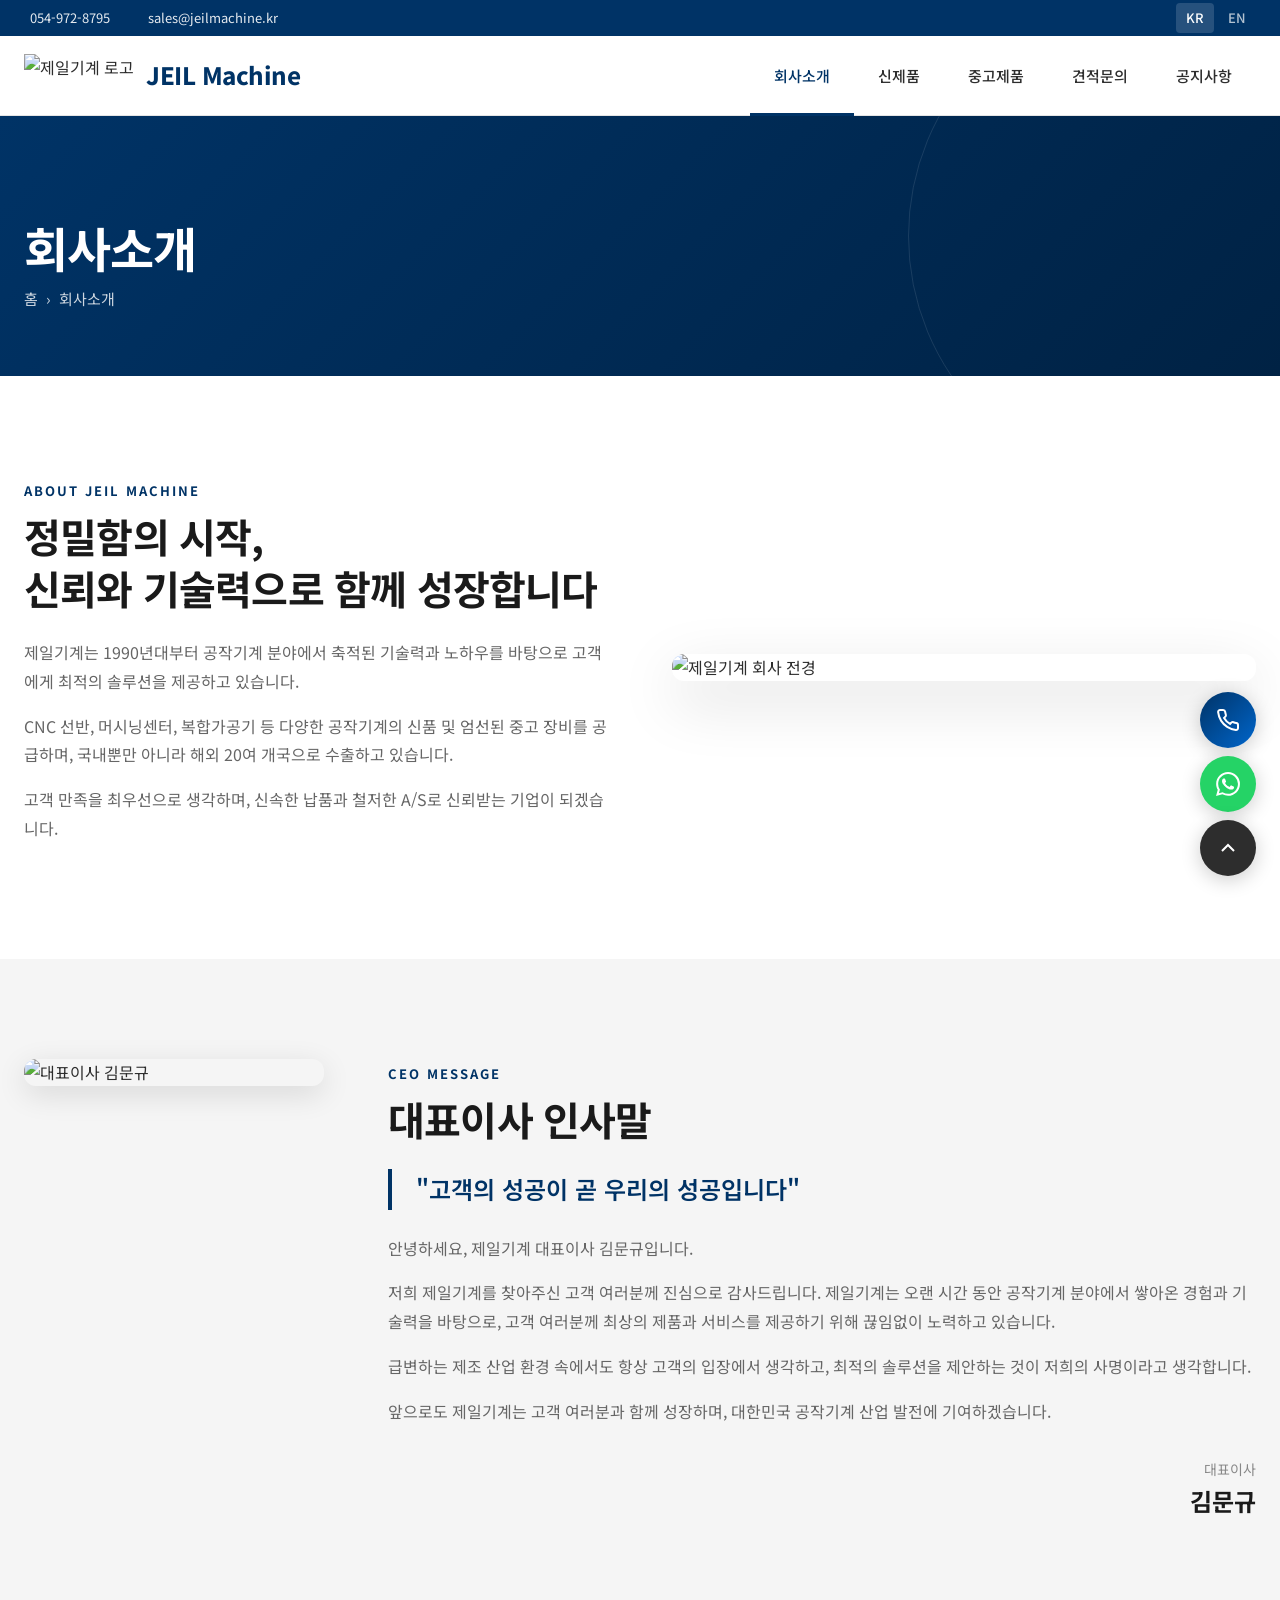
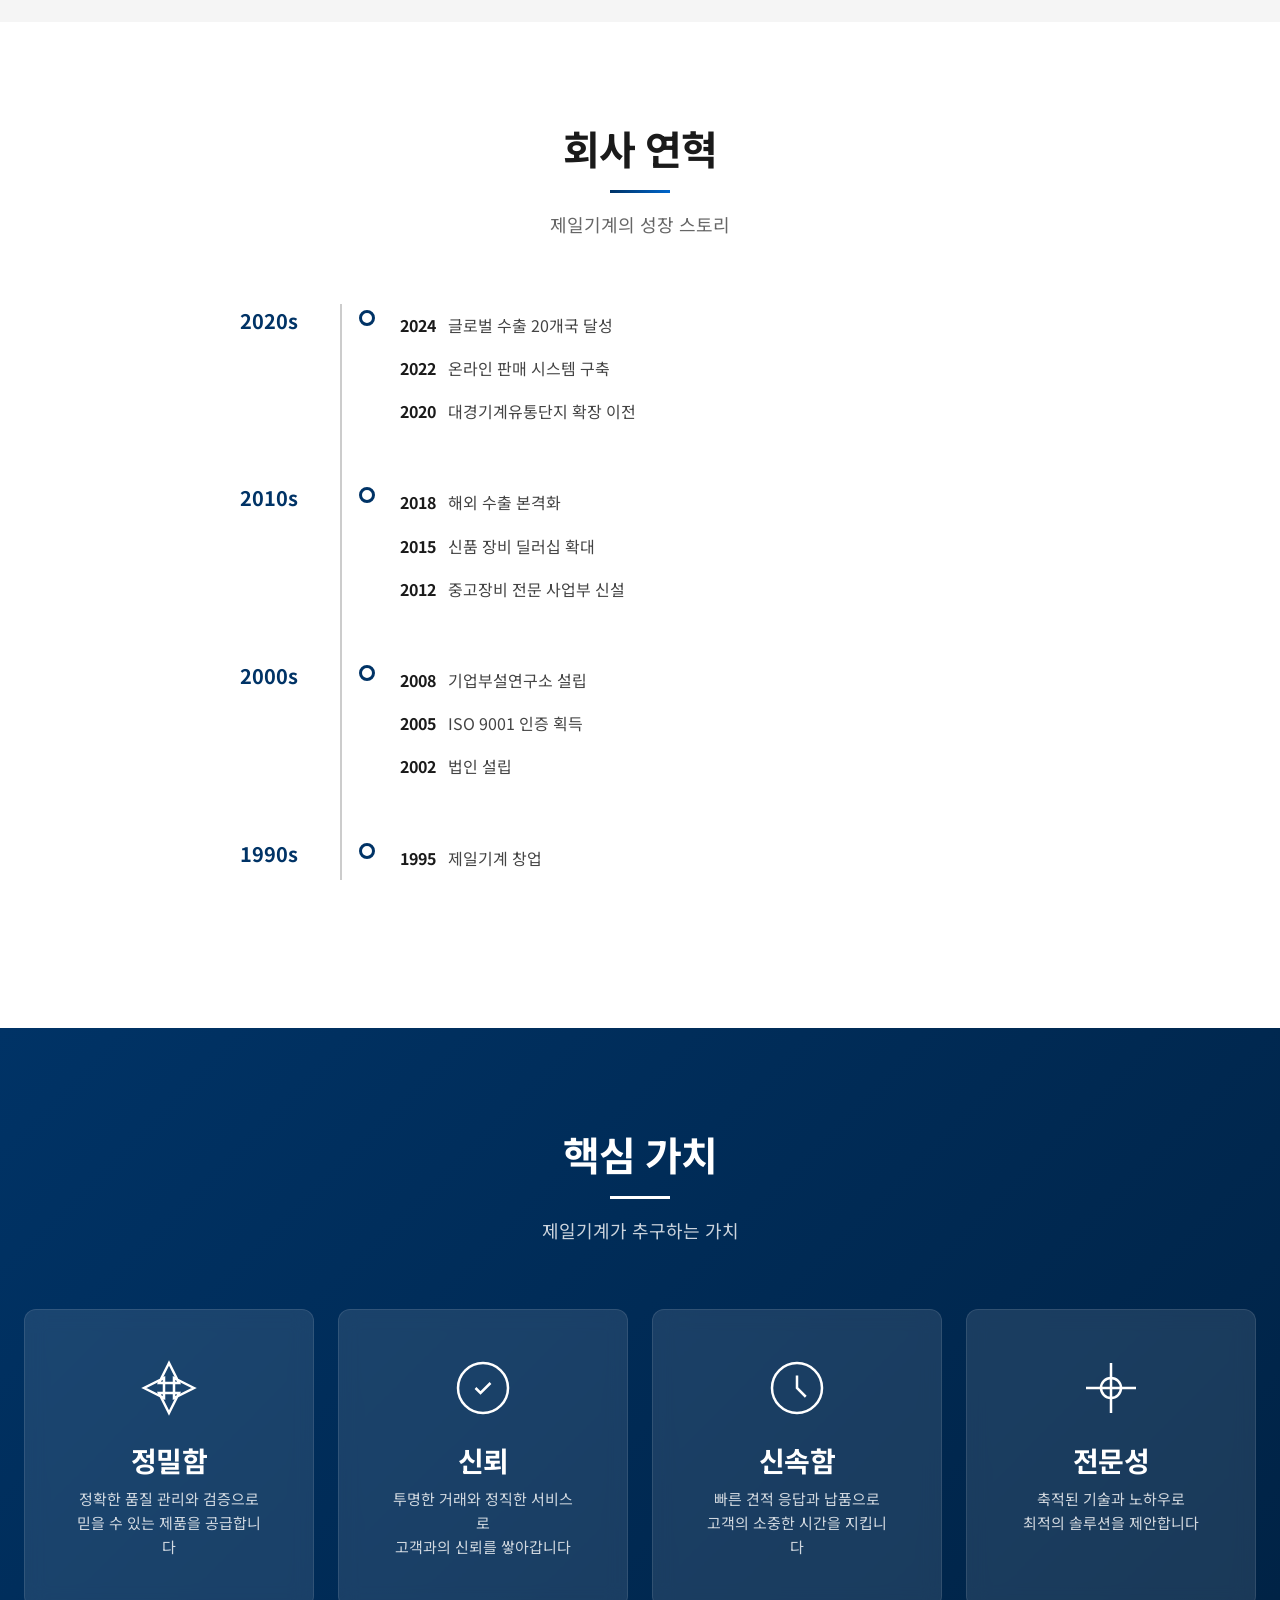
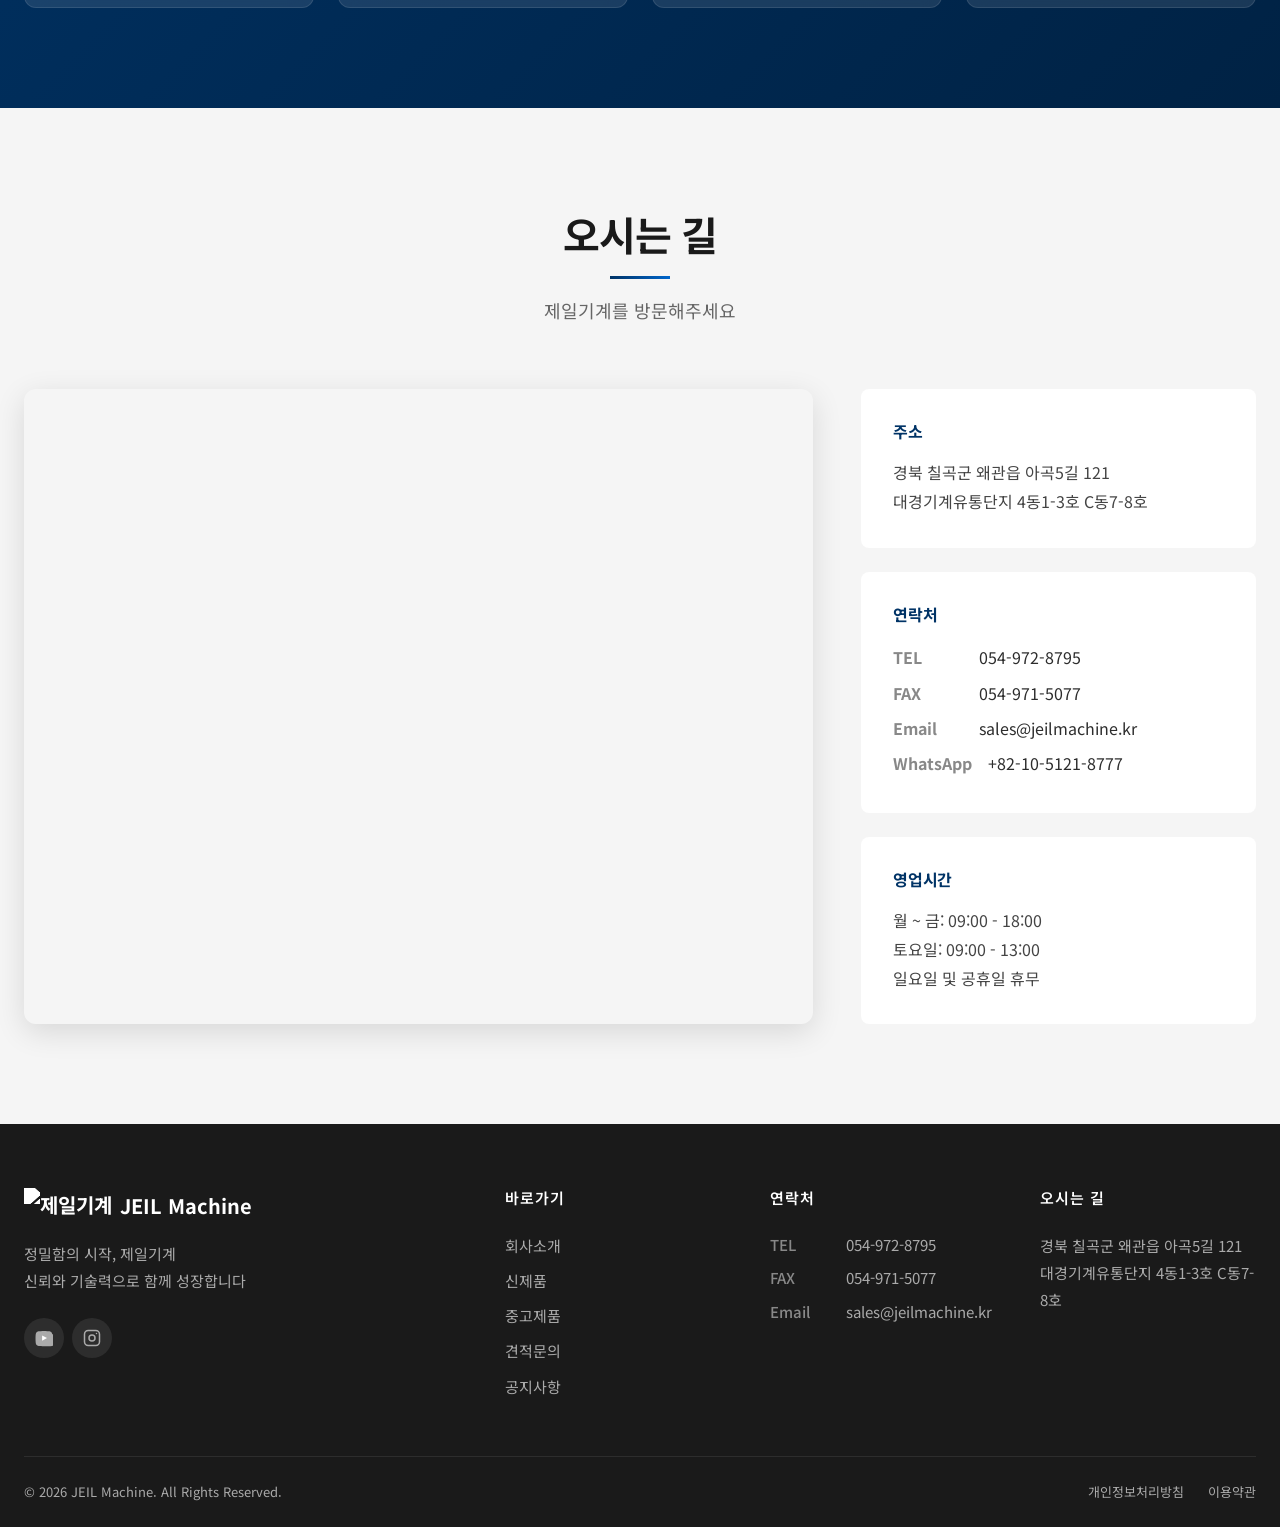
==== about.html @ ffe6dc4a "feat: 제일기계 웹사이트 프로토타입 초기 버전 DN Solutions 스타일 기반의 모던한 공작기계 기업 웹사이트 구축  - 메인 페이지 (index.html): 히어로 슬라이" ====
<!DOCTYPE html>
<html lang="ko">
<head>
    <meta charset="UTF-8">
    <meta name="viewport" content="width=device-width, initial-scale=1.0">
    <title>회사소개 | 제일기계</title>
    <meta name="description" content="제일기계 회사소개 - 30년 전통의 공작기계 전문기업">
    <link rel="stylesheet" href="css/style.css">
    <link rel="preconnect" href="https://fonts.googleapis.com">
    <link rel="preconnect" href="https://fonts.gstatic.com" crossorigin>
    <link href="https://fonts.googleapis.com/css2?family=Noto+Sans+KR:wght@300;400;500;600;700&display=swap" rel="stylesheet">
</head>
<body>
    <!-- 헤더 -->
    <header class="header">
        <div class="header-top">
            <div class="container">
                <div class="contact-info">
                    <span><i class="icon-phone"></i> 054-972-8795</span>
                    <span><i class="icon-email"></i> sales@jeilmachine.kr</span>
                </div>
                <div class="language-selector">
                    <a href="#" class="active">KR</a>
                    <a href="#">EN</a>
                </div>
            </div>
        </div>
        <nav class="nav-main">
            <div class="container">
                <a href="index.html" class="logo">
                    <img src="images/logo.png" alt="제일기계 로고">
                    <span>JEIL Machine</span>
                </a>
                <ul class="nav-menu">
                    <li class="active"><a href="about.html">회사소개</a></li>
                    <li class="has-submenu">
                        <a href="products-new.html">신제품</a>
                        <ul class="submenu">
                            <li><a href="products-new.html#cnc">CNC 선반</a></li>
                            <li><a href="products-new.html#machining">머시닝센터</a></li>
                            <li><a href="products-new.html#complex">복합가공기</a></li>
                            <li><a href="products-new.html#etc">기타 장비</a></li>
                        </ul>
                    </li>
                    <li class="has-submenu">
                        <a href="products-used.html">중고제품</a>
                        <ul class="submenu">
                            <li><a href="products-used.html#cnc">CNC 선반</a></li>
                            <li><a href="products-used.html#machining">머시닝센터</a></li>
                            <li><a href="products-used.html#etc">기타 장비</a></li>
                        </ul>
                    </li>
                    <li><a href="inquiry.html">견적문의</a></li>
                    <li><a href="notice.html">공지사항</a></li>
                </ul>
                <button class="mobile-menu-btn" aria-label="메뉴">
                    <span></span>
                    <span></span>
                    <span></span>
                </button>
            </div>
        </nav>
    </header>

    <!-- 페이지 헤더 -->
    <section class="page-header">
        <div class="container">
            <h1>회사소개</h1>
            <div class="breadcrumb">
                <a href="index.html">홈</a>
                <span>›</span>
                <span>회사소개</span>
            </div>
        </div>
    </section>

    <!-- 회사 소개 메인 -->
    <section class="about-intro">
        <div class="container">
            <div class="about-intro-grid">
                <div class="about-intro-content">
                    <span class="section-label">About JEIL Machine</span>
                    <h2>정밀함의 시작,<br>신뢰와 기술력으로 함께 성장합니다</h2>
                    <p>제일기계는 1990년대부터 공작기계 분야에서 축적된 기술력과 노하우를 바탕으로 고객에게 최적의 솔루션을 제공하고 있습니다.</p>
                    <p>CNC 선반, 머시닝센터, 복합가공기 등 다양한 공작기계의 신품 및 엄선된 중고 장비를 공급하며, 국내뿐만 아니라 해외 20여 개국으로 수출하고 있습니다.</p>
                    <p>고객 만족을 최우선으로 생각하며, 신속한 납품과 철저한 A/S로 신뢰받는 기업이 되겠습니다.</p>
                </div>
                <div class="about-intro-image">
                    <img src="images/about-main.jpg" alt="제일기계 회사 전경">
                </div>
            </div>
        </div>
    </section>

    <!-- CEO 인사말 -->
    <section class="ceo-message">
        <div class="container">
            <div class="ceo-grid">
                <div class="ceo-image">
                    <img src="images/ceo.jpg" alt="대표이사 김문규">
                </div>
                <div class="ceo-content">
                    <span class="section-label">CEO Message</span>
                    <h2>대표이사 인사말</h2>
                    <blockquote>
                        "고객의 성공이 곧 우리의 성공입니다"
                    </blockquote>
                    <p>안녕하세요, 제일기계 대표이사 김문규입니다.</p>
                    <p>저희 제일기계를 찾아주신 고객 여러분께 진심으로 감사드립니다. 제일기계는 오랜 시간 동안 공작기계 분야에서 쌓아온 경험과 기술력을 바탕으로, 고객 여러분께 최상의 제품과 서비스를 제공하기 위해 끊임없이 노력하고 있습니다.</p>
                    <p>급변하는 제조 산업 환경 속에서도 항상 고객의 입장에서 생각하고, 최적의 솔루션을 제안하는 것이 저희의 사명이라고 생각합니다.</p>
                    <p>앞으로도 제일기계는 고객 여러분과 함께 성장하며, 대한민국 공작기계 산업 발전에 기여하겠습니다.</p>
                    <div class="ceo-signature">
                        <span>대표이사</span>
                        <strong>김문규</strong>
                    </div>
                </div>
            </div>
        </div>
    </section>

    <!-- 회사 연혁 -->
    <section class="company-history">
        <div class="container">
            <div class="section-header center">
                <h2>회사 연혁</h2>
                <p>제일기계의 성장 스토리</p>
            </div>
            <div class="timeline">
                <div class="timeline-item">
                    <div class="timeline-year">2020s</div>
                    <div class="timeline-content">
                        <ul>
                            <li><strong>2024</strong> 글로벌 수출 20개국 달성</li>
                            <li><strong>2022</strong> 온라인 판매 시스템 구축</li>
                            <li><strong>2020</strong> 대경기계유통단지 확장 이전</li>
                        </ul>
                    </div>
                </div>
                <div class="timeline-item">
                    <div class="timeline-year">2010s</div>
                    <div class="timeline-content">
                        <ul>
                            <li><strong>2018</strong> 해외 수출 본격화</li>
                            <li><strong>2015</strong> 신품 장비 딜러십 확대</li>
                            <li><strong>2012</strong> 중고장비 전문 사업부 신설</li>
                        </ul>
                    </div>
                </div>
                <div class="timeline-item">
                    <div class="timeline-year">2000s</div>
                    <div class="timeline-content">
                        <ul>
                            <li><strong>2008</strong> 기업부설연구소 설립</li>
                            <li><strong>2005</strong> ISO 9001 인증 획득</li>
                            <li><strong>2002</strong> 법인 설립</li>
                        </ul>
                    </div>
                </div>
                <div class="timeline-item">
                    <div class="timeline-year">1990s</div>
                    <div class="timeline-content">
                        <ul>
                            <li><strong>1995</strong> 제일기계 창업</li>
                        </ul>
                    </div>
                </div>
            </div>
        </div>
    </section>

    <!-- 핵심 가치 -->
    <section class="core-values">
        <div class="container">
            <div class="section-header center">
                <h2>핵심 가치</h2>
                <p>제일기계가 추구하는 가치</p>
            </div>
            <div class="values-grid">
                <div class="value-card">
                    <div class="value-icon">
                        <svg viewBox="0 0 48 48"><path d="M24 4l-8 16h16L24 4zm0 40l8-16H16l8 16zm20-20l-16-8v16l16-8zM4 24l16 8V16L4 24z" fill="none" stroke="currentColor" stroke-width="2"/></svg>
                    </div>
                    <h3>정밀함</h3>
                    <p>정확한 품질 관리와 검증으로<br>믿을 수 있는 제품을 공급합니다</p>
                </div>
                <div class="value-card">
                    <div class="value-icon">
                        <svg viewBox="0 0 48 48"><path d="M24 44c11.046 0 20-8.954 20-20S35.046 4 24 4 4 12.954 4 24s8.954 20 20 20z" fill="none" stroke="currentColor" stroke-width="2"/><path d="M18 24l4 4 8-8" fill="none" stroke="currentColor" stroke-width="2"/></svg>
                    </div>
                    <h3>신뢰</h3>
                    <p>투명한 거래와 정직한 서비스로<br>고객과의 신뢰를 쌓아갑니다</p>
                </div>
                <div class="value-card">
                    <div class="value-icon">
                        <svg viewBox="0 0 48 48"><circle cx="24" cy="24" r="20" fill="none" stroke="currentColor" stroke-width="2"/><path d="M24 14v10l7 7" fill="none" stroke="currentColor" stroke-width="2"/></svg>
                    </div>
                    <h3>신속함</h3>
                    <p>빠른 견적 응답과 납품으로<br>고객의 소중한 시간을 지킵니다</p>
                </div>
                <div class="value-card">
                    <div class="value-icon">
                        <svg viewBox="0 0 48 48"><path d="M24 4v40M4 24h40" fill="none" stroke="currentColor" stroke-width="2"/><circle cx="24" cy="24" r="8" fill="none" stroke="currentColor" stroke-width="2"/></svg>
                    </div>
                    <h3>전문성</h3>
                    <p>축적된 기술과 노하우로<br>최적의 솔루션을 제안합니다</p>
                </div>
            </div>
        </div>
    </section>

    <!-- 오시는 길 -->
    <section class="location">
        <div class="container">
            <div class="section-header center">
                <h2>오시는 길</h2>
                <p>제일기계를 방문해주세요</p>
            </div>
            <div class="location-grid">
                <div class="map-wrapper">
                    <div class="map-placeholder">
                        <!-- 카카오맵 또는 구글맵 임베드 영역 -->
                        <iframe
                            src="https://www.google.com/maps/embed?pb=!1m18!1m12!1m3!1d3000!2d128.4!3d35.9!2m3!1f0!2f0!3f0!3m2!1i1024!2i768!4f13.1!3m3!1m2!1s0x0%3A0x0!2zMzXCsDU0JzAwLjAiTiAxMjjCsDI0JzAwLjAiRQ!5e0!3m2!1sko!2skr!4v1234567890"
                            width="100%"
                            height="400"
                            style="border:0; border-radius: 12px;"
                            allowfullscreen=""
                            loading="lazy">
                        </iframe>
                    </div>
                </div>
                <div class="location-info">
                    <div class="info-card">
                        <h3>주소</h3>
                        <p>경북 칠곡군 왜관읍 아곡5길 121<br>대경기계유통단지 4동1-3호 C동7-8호</p>
                    </div>
                    <div class="info-card">
                        <h3>연락처</h3>
                        <ul>
                            <li><strong>TEL</strong> 054-972-8795</li>
                            <li><strong>FAX</strong> 054-971-5077</li>
                            <li><strong>Email</strong> sales@jeilmachine.kr</li>
                            <li><strong>WhatsApp</strong> +82-10-5121-8777</li>
                        </ul>
                    </div>
                    <div class="info-card">
                        <h3>영업시간</h3>
                        <p>월 ~ 금: 09:00 - 18:00<br>토요일: 09:00 - 13:00<br>일요일 및 공휴일 휴무</p>
                    </div>
                </div>
            </div>
        </div>
    </section>

    <!-- 푸터 -->
    <footer class="footer">
        <div class="container">
            <div class="footer-grid">
                <div class="footer-company">
                    <a href="index.html" class="footer-logo">
                        <img src="images/logo-white.png" alt="제일기계">
                        <span>JEIL Machine</span>
                    </a>
                    <p>정밀함의 시작, 제일기계<br>신뢰와 기술력으로 함께 성장합니다</p>
                    <div class="footer-social">
                        <a href="#" aria-label="YouTube"><svg viewBox="0 0 24 24"><path d="M23 7s-.3-2-1.2-2.8c-1.1-1.2-2.4-1.2-3-1.3C15.5 2.5 12 2.5 12 2.5s-3.5 0-6.8.4c-.6.1-1.9.1-3 1.3C1.3 5 1 7 1 7S.7 9.3.7 11.7v2.1c0 2.4.3 4.7.3 4.7s.3 2 1.2 2.8c1.1 1.2 2.6 1.1 3.2 1.3 2.4.2 10.6.3 10.6.3s3.5 0 6.8-.4c.6-.1 1.9-.1 3-1.3.9-.9 1.2-2.8 1.2-2.8s.3-2.4.3-4.7v-2.1c0-2.4-.3-4.7-.3-4.7z" fill="currentColor"/><path d="M9.5 15.5V8.5l6.5 3.5-6.5 3.5z" fill="#fff"/></svg></a>
                        <a href="#" aria-label="Instagram"><svg viewBox="0 0 24 24"><rect x="2" y="2" width="20" height="20" rx="5" fill="none" stroke="currentColor" stroke-width="2"/><circle cx="12" cy="12" r="4" fill="none" stroke="currentColor" stroke-width="2"/><circle cx="18" cy="6" r="1" fill="currentColor"/></svg></a>
                    </div>
                </div>
                <div class="footer-links">
                    <h4>바로가기</h4>
                    <ul>
                        <li><a href="about.html">회사소개</a></li>
                        <li><a href="products-new.html">신제품</a></li>
                        <li><a href="products-used.html">중고제품</a></li>
                        <li><a href="inquiry.html">견적문의</a></li>
                        <li><a href="notice.html">공지사항</a></li>
                    </ul>
                </div>
                <div class="footer-contact">
                    <h4>연락처</h4>
                    <ul>
                        <li><strong>TEL</strong><span>054-972-8795</span></li>
                        <li><strong>FAX</strong><span>054-971-5077</span></li>
                        <li><strong>Email</strong><span>sales@jeilmachine.kr</span></li>
                    </ul>
                </div>
                <div class="footer-address">
                    <h4>오시는 길</h4>
                    <p>경북 칠곡군 왜관읍 아곡5길 121<br>대경기계유통단지 4동1-3호 C동7-8호</p>
                </div>
            </div>
            <div class="footer-bottom">
                <p>&copy; 2026 JEIL Machine. All Rights Reserved.</p>
                <div class="footer-legal">
                    <a href="#">개인정보처리방침</a>
                    <a href="#">이용약관</a>
                </div>
            </div>
        </div>
    </footer>

    <!-- 플로팅 버튼 -->
    <div class="floating-buttons">
        <a href="tel:054-972-8795" class="floating-btn phone" aria-label="전화하기">
            <svg viewBox="0 0 24 24"><path d="M22 16.92v3a2 2 0 01-2.18 2 19.79 19.79 0 01-8.63-3.07 19.5 19.5 0 01-6-6 19.79 19.79 0 01-3.07-8.67A2 2 0 014.11 2h3a2 2 0 012 1.72c.127.96.361 1.903.7 2.81a2 2 0 01-.45 2.11L8.09 9.91a16 16 0 006 6l1.27-1.27a2 2 0 012.11-.45c.907.339 1.85.573 2.81.7A2 2 0 0122 16.92z" fill="none" stroke="currentColor" stroke-width="2"/></svg>
        </a>
        <a href="https://wa.me/821051218777" class="floating-btn whatsapp" aria-label="WhatsApp">
            <svg viewBox="0 0 24 24"><path d="M17.472 14.382c-.297-.149-1.758-.867-2.03-.967-.273-.099-.471-.148-.67.15-.197.297-.767.966-.94 1.164-.173.199-.347.223-.644.075-.297-.15-1.255-.463-2.39-1.475-.883-.788-1.48-1.761-1.653-2.059-.173-.297-.018-.458.13-.606.134-.133.298-.347.446-.52.149-.174.198-.298.298-.497.099-.198.05-.371-.025-.52-.075-.149-.669-1.612-.916-2.207-.242-.579-.487-.5-.669-.51-.173-.008-.371-.01-.57-.01-.198 0-.52.074-.792.372-.272.297-1.04 1.016-1.04 2.479 0 1.462 1.065 2.875 1.213 3.074.149.198 2.096 3.2 5.077 4.487.709.306 1.262.489 1.694.625.712.227 1.36.195 1.871.118.571-.085 1.758-.719 2.006-1.413.248-.694.248-1.289.173-1.413-.074-.124-.272-.198-.57-.347m-5.421 7.403h-.004a9.87 9.87 0 01-5.031-1.378l-.361-.214-3.741.982.998-3.648-.235-.374a9.86 9.86 0 01-1.51-5.26c.001-5.45 4.436-9.884 9.888-9.884 2.64 0 5.122 1.03 6.988 2.898a9.825 9.825 0 012.893 6.994c-.003 5.45-4.437 9.884-9.885 9.884m8.413-18.297A11.815 11.815 0 0012.05 0C5.495 0 .16 5.335.157 11.892c0 2.096.547 4.142 1.588 5.945L.057 24l6.305-1.654a11.882 11.882 0 005.683 1.448h.005c6.554 0 11.89-5.335 11.893-11.893a11.821 11.821 0 00-3.48-8.413z" fill="currentColor"/></svg>
        </a>
        <button class="floating-btn top" aria-label="맨 위로">
            <svg viewBox="0 0 24 24"><path d="M18 15l-6-6-6 6" fill="none" stroke="currentColor" stroke-width="2"/></svg>
        </button>
    </div>

    <script src="js/main.js"></script>
</body>
</html>
---- css/style.css ----
/* ========================================
   제일기계 웹사이트 스타일시트
   Reference: DN Solutions Style
   ======================================== */

/* CSS Variables */
:root {
    /* Colors - DN Solutions 스타일 (진청색 + 회색 계열) */
    --color-primary: #003366;
    --color-primary-dark: #002244;
    --color-primary-light: #0066cc;
    --color-secondary: #e63312;
    --color-accent: #ff6600;

    --color-dark: #0a0a0a;
    --color-gray-900: #1a1a1a;
    --color-gray-800: #2d2d2d;
    --color-gray-700: #444444;
    --color-gray-600: #666666;
    --color-gray-500: #888888;
    --color-gray-400: #aaaaaa;
    --color-gray-300: #cccccc;
    --color-gray-200: #e5e5e5;
    --color-gray-100: #f5f5f5;
    --color-white: #ffffff;

    /* Typography */
    --font-family: 'Noto Sans KR', -apple-system, BlinkMacSystemFont, 'Segoe UI', sans-serif;
    --font-size-base: 16px;
    --line-height-base: 1.7;

    /* Spacing */
    --spacing-xs: 4px;
    --spacing-sm: 8px;
    --spacing-md: 16px;
    --spacing-lg: 24px;
    --spacing-xl: 32px;
    --spacing-2xl: 48px;
    --spacing-3xl: 64px;
    --spacing-4xl: 100px;

    /* Border Radius */
    --radius-sm: 4px;
    --radius-md: 8px;
    --radius-lg: 12px;
    --radius-xl: 20px;
    --radius-full: 9999px;

    /* Shadows */
    --shadow-sm: 0 2px 4px rgba(0,0,0,0.06);
    --shadow-md: 0 4px 12px rgba(0,0,0,0.08);
    --shadow-lg: 0 8px 30px rgba(0,0,0,0.12);
    --shadow-xl: 0 20px 60px rgba(0,0,0,0.15);

    /* Transitions */
    --transition-fast: 0.2s cubic-bezier(0.4, 0, 0.2, 1);
    --transition-base: 0.3s cubic-bezier(0.4, 0, 0.2, 1);
    --transition-slow: 0.5s cubic-bezier(0.4, 0, 0.2, 1);

    /* Container */
    --container-max: 1400px;
    --container-padding: 24px;

    /* Header */
    --header-height: 80px;
    --header-top-height: 36px;
}

/* ========================================
   Reset & Base
   ======================================== */
*, *::before, *::after {
    box-sizing: border-box;
    margin: 0;
    padding: 0;
}

html {
    font-size: var(--font-size-base);
    scroll-behavior: smooth;
}

body {
    font-family: var(--font-family);
    line-height: var(--line-height-base);
    color: var(--color-gray-800);
    background-color: var(--color-white);
    -webkit-font-smoothing: antialiased;
    -moz-osx-font-smoothing: grayscale;
    overflow-x: hidden;
}

a {
    color: inherit;
    text-decoration: none;
    transition: color var(--transition-fast);
}

img {
    max-width: 100%;
    height: auto;
    display: block;
}

ul, ol {
    list-style: none;
}

button {
    font-family: inherit;
    font-size: inherit;
    border: none;
    background: none;
    cursor: pointer;
}

/* ========================================
   Layout
   ======================================== */
.container {
    width: 100%;
    max-width: var(--container-max);
    margin: 0 auto;
    padding: 0 var(--container-padding);
}

/* ========================================
   Typography
   ======================================== */
h1, h2, h3, h4, h5, h6 {
    font-weight: 700;
    line-height: 1.3;
    color: var(--color-gray-900);
    letter-spacing: -0.02em;
}

h1 { font-size: clamp(2rem, 5vw, 3.5rem); }
h2 { font-size: clamp(1.75rem, 4vw, 2.5rem); }
h3 { font-size: clamp(1.25rem, 3vw, 1.75rem); }
h4 { font-size: 1.25rem; }
h5 { font-size: 1.125rem; }
h6 { font-size: 1rem; }

/* ========================================
   Buttons
   ======================================== */
.btn {
    display: inline-flex;
    align-items: center;
    justify-content: center;
    gap: var(--spacing-sm);
    padding: 14px 32px;
    font-size: 0.9375rem;
    font-weight: 600;
    border-radius: var(--radius-sm);
    transition: all var(--transition-base);
    cursor: pointer;
    border: 2px solid transparent;
    text-transform: uppercase;
    letter-spacing: 0.5px;
}

.btn-primary {
    background-color: var(--color-primary);
    color: var(--color-white);
    border-color: var(--color-primary);
}

.btn-primary:hover {
    background-color: var(--color-primary-light);
    border-color: var(--color-primary-light);
    transform: translateY(-2px);
    box-shadow: 0 4px 20px rgba(0,51,102,0.3);
}

.btn-secondary {
    background-color: var(--color-secondary);
    color: var(--color-white);
    border-color: var(--color-secondary);
}

.btn-secondary:hover {
    background-color: #cc2a0e;
    border-color: #cc2a0e;
}

.btn-outline {
    background-color: transparent;
    color: var(--color-white);
    border-color: var(--color-white);
}

.btn-outline:hover {
    background-color: var(--color-white);
    color: var(--color-primary);
}

.btn-outline-dark {
    background-color: transparent;
    color: var(--color-gray-800);
    border-color: var(--color-gray-800);
}

.btn-outline-dark:hover {
    background-color: var(--color-gray-800);
    color: var(--color-white);
}

.btn-white {
    background-color: var(--color-white);
    color: var(--color-primary);
    border-color: var(--color-white);
}

.btn-white:hover {
    background-color: var(--color-gray-100);
    transform: translateY(-2px);
    box-shadow: var(--shadow-lg);
}

.btn-outline-white {
    background-color: transparent;
    color: var(--color-white);
    border-color: rgba(255,255,255,0.5);
}

.btn-outline-white:hover {
    background-color: var(--color-white);
    color: var(--color-primary);
    border-color: var(--color-white);
}

.btn-sm {
    padding: 10px 20px;
    font-size: 0.8125rem;
}

.btn-large {
    padding: 18px 40px;
    font-size: 1rem;
}

/* ========================================
   Header - DN Solutions 스타일
   ======================================== */
.header {
    position: fixed;
    top: 0;
    left: 0;
    width: 100%;
    z-index: 1000;
    background-color: var(--color-white);
    transition: all var(--transition-base);
}

.header.scrolled {
    box-shadow: 0 2px 20px rgba(0,0,0,0.1);
}

.header-top {
    background-color: var(--color-primary);
    color: var(--color-white);
    font-size: 0.8125rem;
    height: var(--header-top-height);
}

.header-top .container {
    display: flex;
    justify-content: space-between;
    align-items: center;
    height: 100%;
}

.contact-info {
    display: flex;
    gap: var(--spacing-xl);
}

.contact-info span {
    display: flex;
    align-items: center;
    gap: 6px;
    opacity: 0.9;
}

.language-selector {
    display: flex;
    gap: 4px;
}

.language-selector a {
    padding: 4px 10px;
    border-radius: var(--radius-sm);
    font-weight: 500;
    transition: all var(--transition-fast);
    opacity: 0.7;
}

.language-selector a:hover,
.language-selector a.active {
    opacity: 1;
    background-color: rgba(255,255,255,0.15);
}

.nav-main {
    height: var(--header-height);
    border-bottom: 1px solid var(--color-gray-200);
}

.nav-main .container {
    display: flex;
    justify-content: space-between;
    align-items: center;
    height: 100%;
}

.logo {
    display: flex;
    align-items: center;
    gap: 12px;
}

.logo img {
    height: 44px;
    width: auto;
}

.logo span {
    font-size: 1.5rem;
    font-weight: 800;
    color: var(--color-primary);
    letter-spacing: -0.5px;
}

.nav-menu {
    display: flex;
    gap: 0;
}

.nav-menu > li {
    position: relative;
}

.nav-menu > li > a {
    display: flex;
    align-items: center;
    height: var(--header-height);
    padding: 0 24px;
    font-weight: 500;
    font-size: 0.9375rem;
    color: var(--color-gray-800);
    transition: all var(--transition-fast);
    position: relative;
}

.nav-menu > li > a::after {
    content: '';
    position: absolute;
    bottom: 0;
    left: 50%;
    width: 0;
    height: 3px;
    background-color: var(--color-primary);
    transition: all var(--transition-base);
    transform: translateX(-50%);
}

.nav-menu > li > a:hover,
.nav-menu > li.active > a {
    color: var(--color-primary);
}

.nav-menu > li > a:hover::after,
.nav-menu > li.active > a::after {
    width: 100%;
}

/* Submenu - DN Solutions 스타일 */
.has-submenu .submenu {
    position: absolute;
    top: 100%;
    left: 0;
    min-width: 220px;
    background-color: var(--color-white);
    box-shadow: 0 10px 40px rgba(0,0,0,0.15);
    padding: var(--spacing-md) 0;
    opacity: 0;
    visibility: hidden;
    transform: translateY(10px);
    transition: all var(--transition-base);
}

.has-submenu:hover .submenu {
    opacity: 1;
    visibility: visible;
    transform: translateY(0);
}

.submenu li a {
    display: block;
    padding: 12px 28px;
    font-size: 0.9375rem;
    color: var(--color-gray-700);
    transition: all var(--transition-fast);
    border-left: 3px solid transparent;
}

.submenu li a:hover {
    background-color: var(--color-gray-100);
    color: var(--color-primary);
    border-left-color: var(--color-primary);
}

/* Mobile Menu Button */
.mobile-menu-btn {
    display: none;
    flex-direction: column;
    justify-content: center;
    gap: 6px;
    width: 28px;
    height: 28px;
    padding: 0;
}

.mobile-menu-btn span {
    display: block;
    width: 100%;
    height: 2px;
    background-color: var(--color-gray-800);
    transition: all var(--transition-base);
    transform-origin: center;
}

.mobile-menu-btn.active span:nth-child(1) {
    transform: rotate(45deg) translate(6px, 6px);
}

.mobile-menu-btn.active span:nth-child(2) {
    opacity: 0;
}

.mobile-menu-btn.active span:nth-child(3) {
    transform: rotate(-45deg) translate(6px, -6px);
}

/* ========================================
   Hero Section - DN Solutions 스타일
   ======================================== */
.hero {
    position: relative;
    height: 100vh;
    min-height: 700px;
    max-height: 1000px;
    margin-top: calc(var(--header-height) + var(--header-top-height));
    overflow: hidden;
    background-color: var(--color-dark);
}

.hero-slider {
    position: relative;
    width: 100%;
    height: 100%;
}

.hero-slide {
    position: absolute;
    top: 0;
    left: 0;
    width: 100%;
    height: 100%;
    opacity: 0;
    visibility: hidden;
    transition: opacity 1s ease, visibility 1s ease;
}

.hero-slide.active {
    opacity: 1;
    visibility: visible;
}

.hero-bg {
    position: absolute;
    top: 0;
    left: 0;
    width: 100%;
    height: 100%;
    background-size: cover;
    background-position: center;
    background-color: var(--color-gray-800);
    transform: scale(1.05);
    animation: heroZoom 20s ease-in-out infinite alternate;
}

@keyframes heroZoom {
    0% { transform: scale(1); }
    100% { transform: scale(1.1); }
}

.hero-bg::after {
    content: '';
    position: absolute;
    top: 0;
    left: 0;
    width: 100%;
    height: 100%;
    background: linear-gradient(
        135deg,
        rgba(0, 51, 102, 0.9) 0%,
        rgba(0, 51, 102, 0.7) 30%,
        rgba(0, 0, 0, 0.4) 100%
    );
}

.hero-content {
    position: relative;
    z-index: 1;
    display: flex;
    align-items: center;
    height: 100%;
    color: var(--color-white);
}

.hero-content .container {
    max-width: 900px;
}

.hero-content h1 {
    font-size: clamp(2.5rem, 6vw, 4rem);
    font-weight: 300;
    line-height: 1.15;
    color: var(--color-white);
    margin-bottom: var(--spacing-lg);
    letter-spacing: -0.03em;
}

.hero-content h1 strong {
    font-weight: 800;
    display: block;
}

.hero-content p {
    font-size: clamp(1rem, 2vw, 1.25rem);
    opacity: 0.9;
    margin-bottom: var(--spacing-xl);
    line-height: 1.8;
    max-width: 600px;
}

.hero-buttons {
    display: flex;
    gap: var(--spacing-md);
    flex-wrap: wrap;
}

.hero-controls {
    position: absolute;
    bottom: 60px;
    left: 50%;
    transform: translateX(-50%);
    display: flex;
    align-items: center;
    gap: var(--spacing-lg);
    z-index: 10;
}

.hero-prev,
.hero-next {
    width: 50px;
    height: 50px;
    border-radius: 50%;
    background-color: rgba(255,255,255,0.1);
    backdrop-filter: blur(10px);
    color: var(--color-white);
    display: flex;
    align-items: center;
    justify-content: center;
    transition: all var(--transition-base);
    border: 1px solid rgba(255,255,255,0.2);
}

.hero-prev:hover,
.hero-next:hover {
    background-color: var(--color-white);
    color: var(--color-primary);
}

.hero-prev svg,
.hero-next svg {
    width: 24px;
    height: 24px;
    fill: none;
    stroke: currentColor;
    stroke-width: 2;
}

.hero-dots {
    display: flex;
    gap: 10px;
}

.hero-dots .dot {
    width: 40px;
    height: 4px;
    border-radius: 2px;
    background-color: rgba(255,255,255,0.3);
    transition: all var(--transition-base);
}

.hero-dots .dot.active,
.hero-dots .dot:hover {
    background-color: var(--color-white);
    width: 60px;
}

/* Hero Stats */
.hero-stats {
    position: absolute;
    bottom: 0;
    left: 0;
    right: 0;
    background: rgba(0, 51, 102, 0.95);
    backdrop-filter: blur(20px);
    padding: var(--spacing-xl) 0;
    z-index: 10;
}

.hero-stats .container {
    display: grid;
    grid-template-columns: repeat(4, 1fr);
    gap: var(--spacing-xl);
}

.stat-item {
    text-align: center;
    color: var(--color-white);
}

.stat-item strong {
    display: block;
    font-size: 2.5rem;
    font-weight: 700;
    margin-bottom: 4px;
}

.stat-item span {
    font-size: 0.875rem;
    opacity: 0.8;
}

/* ========================================
   Section Common
   ======================================== */
section {
    padding: var(--spacing-4xl) 0;
}

.section-header {
    margin-bottom: var(--spacing-3xl);
}

.section-header.center {
    text-align: center;
}

.section-header h2 {
    margin-bottom: var(--spacing-md);
    position: relative;
}

.section-header.center h2::after {
    content: '';
    display: block;
    width: 60px;
    height: 3px;
    background: linear-gradient(90deg, var(--color-primary), var(--color-primary-light));
    margin: var(--spacing-md) auto 0;
}

.section-header p {
    color: var(--color-gray-600);
    font-size: 1.125rem;
    max-width: 600px;
}

.section-header.center p {
    margin: 0 auto;
}

.section-header .view-all {
    color: var(--color-primary);
    font-weight: 600;
    display: inline-flex;
    align-items: center;
    gap: 6px;
}

.section-header .view-all:hover {
    gap: 10px;
}

.section-label {
    display: inline-block;
    font-size: 0.8125rem;
    font-weight: 700;
    color: var(--color-primary);
    text-transform: uppercase;
    letter-spacing: 2px;
    margin-bottom: var(--spacing-sm);
}

/* ========================================
   Products Category Section
   ======================================== */
.products-category {
    background-color: var(--color-gray-100);
}

.category-grid {
    display: grid;
    grid-template-columns: repeat(4, 1fr);
    gap: var(--spacing-lg);
}

.category-card {
    background-color: var(--color-white);
    border-radius: var(--radius-md);
    padding: var(--spacing-2xl);
    text-align: center;
    transition: all var(--transition-base);
    border: 1px solid transparent;
    position: relative;
    overflow: hidden;
}

.category-card::before {
    content: '';
    position: absolute;
    top: 0;
    left: 0;
    width: 100%;
    height: 4px;
    background: linear-gradient(90deg, var(--color-primary), var(--color-primary-light));
    transform: scaleX(0);
    transition: transform var(--transition-base);
}

.category-card:hover {
    transform: translateY(-8px);
    box-shadow: var(--shadow-xl);
}

.category-card:hover::before {
    transform: scaleX(1);
}

.category-icon {
    width: 80px;
    height: 80px;
    margin: 0 auto var(--spacing-lg);
    background: linear-gradient(135deg, var(--color-primary), var(--color-primary-light));
    border-radius: var(--radius-lg);
    display: flex;
    align-items: center;
    justify-content: center;
    transition: all var(--transition-base);
}

.category-icon img {
    width: 40px;
    height: 40px;
    filter: brightness(0) invert(1);
}

.category-card h3 {
    font-size: 1.25rem;
    margin-bottom: var(--spacing-sm);
    color: var(--color-gray-900);
}

.category-card p {
    color: var(--color-gray-600);
    font-size: 0.9375rem;
    margin-bottom: var(--spacing-md);
    line-height: 1.6;
}

.category-link {
    color: var(--color-primary);
    font-weight: 600;
    font-size: 0.875rem;
    display: inline-flex;
    align-items: center;
    gap: 4px;
}

/* ========================================
   Featured Products Section
   ======================================== */
.featured-products {
    background-color: var(--color-white);
}

.featured-products .section-header {
    display: flex;
    align-items: flex-end;
    justify-content: space-between;
    flex-wrap: wrap;
    gap: var(--spacing-md);
}

.product-grid {
    display: grid;
    grid-template-columns: repeat(4, 1fr);
    gap: var(--spacing-lg);
}

.product-card {
    position: relative;
    background-color: var(--color-white);
    border-radius: var(--radius-md);
    overflow: hidden;
    border: 1px solid var(--color-gray-200);
    transition: all var(--transition-base);
}

.product-card:hover {
    border-color: var(--color-primary);
    box-shadow: var(--shadow-lg);
}

.product-badge {
    position: absolute;
    top: var(--spacing-md);
    left: var(--spacing-md);
    padding: 6px 14px;
    font-size: 0.6875rem;
    font-weight: 700;
    border-radius: var(--radius-sm);
    color: var(--color-white);
    z-index: 1;
    text-transform: uppercase;
    letter-spacing: 1px;
}

.product-badge.new {
    background: linear-gradient(135deg, var(--color-primary), var(--color-primary-light));
}

.product-badge.hot {
    background: linear-gradient(135deg, var(--color-secondary), var(--color-accent));
}

.product-badge.used {
    background-color: var(--color-gray-700);
}

.product-image {
    position: relative;
    padding-top: 75%;
    background-color: var(--color-gray-100);
    overflow: hidden;
}

.product-image img {
    position: absolute;
    top: 0;
    left: 0;
    width: 100%;
    height: 100%;
    object-fit: cover;
    transition: transform var(--transition-slow);
}

.product-card:hover .product-image img {
    transform: scale(1.08);
}

.product-info {
    padding: var(--spacing-lg);
}

.product-category {
    display: inline-block;
    font-size: 0.6875rem;
    color: var(--color-primary);
    font-weight: 700;
    text-transform: uppercase;
    letter-spacing: 1px;
    margin-bottom: var(--spacing-xs);
}

.product-info h3 {
    font-size: 1.125rem;
    margin-bottom: var(--spacing-xs);
    color: var(--color-gray-900);
}

.product-info p {
    font-size: 0.875rem;
    color: var(--color-gray-600);
    margin-bottom: var(--spacing-md);
}

.product-specs {
    font-size: 0.8125rem;
    color: var(--color-gray-600);
    margin-bottom: var(--spacing-md);
    padding-top: var(--spacing-md);
    border-top: 1px solid var(--color-gray-200);
}

.product-specs li {
    padding: 4px 0;
    display: flex;
    align-items: center;
    gap: 6px;
}

.product-specs li::before {
    content: '';
    width: 4px;
    height: 4px;
    background-color: var(--color-primary);
    border-radius: 50%;
}

.product-actions {
    display: flex;
    gap: var(--spacing-sm);
}

.product-actions .btn {
    flex: 1;
}

/* ========================================
   About Section
   ======================================== */
.about-section {
    background-color: var(--color-white);
    overflow: hidden;
}

.about-grid {
    display: grid;
    grid-template-columns: 1fr 1fr;
    gap: var(--spacing-4xl);
    align-items: center;
}

.about-image {
    position: relative;
}

.about-image img {
    border-radius: var(--radius-lg);
    box-shadow: var(--shadow-xl);
}

.about-image::before {
    content: '';
    position: absolute;
    top: -30px;
    left: -30px;
    width: 100%;
    height: 100%;
    border: 3px solid var(--color-primary);
    border-radius: var(--radius-lg);
    z-index: -1;
}

.about-content h2 {
    font-size: clamp(1.75rem, 4vw, 2.25rem);
    margin-bottom: var(--spacing-lg);
    line-height: 1.3;
}

.about-content p {
    color: var(--color-gray-600);
    margin-bottom: var(--spacing-lg);
    line-height: 1.8;
}

.about-features {
    display: flex;
    gap: var(--spacing-2xl);
    margin: var(--spacing-2xl) 0;
    padding: var(--spacing-xl) 0;
    border-top: 1px solid var(--color-gray-200);
    border-bottom: 1px solid var(--color-gray-200);
}

.about-features li {
    text-align: center;
}

.about-features strong {
    display: block;
    font-size: 2.5rem;
    font-weight: 800;
    color: var(--color-primary);
    line-height: 1;
    margin-bottom: 4px;
}

.about-features span {
    font-size: 0.875rem;
    color: var(--color-gray-600);
}

/* ========================================
   Services Section
   ======================================== */
.services-section {
    background: linear-gradient(180deg, var(--color-gray-100) 0%, var(--color-white) 100%);
}

.services-grid {
    display: grid;
    grid-template-columns: repeat(4, 1fr);
    gap: var(--spacing-lg);
}

.service-card {
    background-color: var(--color-white);
    border-radius: var(--radius-md);
    padding: var(--spacing-2xl);
    text-align: center;
    transition: all var(--transition-base);
    border: 1px solid var(--color-gray-200);
}

.service-card:hover {
    transform: translateY(-8px);
    box-shadow: var(--shadow-xl);
    border-color: transparent;
}

.service-icon {
    width: 70px;
    height: 70px;
    margin: 0 auto var(--spacing-lg);
    color: var(--color-primary);
}

.service-icon svg {
    width: 100%;
    height: 100%;
}

.service-card h3 {
    font-size: 1.125rem;
    margin-bottom: var(--spacing-sm);
    color: var(--color-gray-900);
}

.service-card p {
    font-size: 0.9375rem;
    color: var(--color-gray-600);
    line-height: 1.6;
}

/* ========================================
   CTA Section
   ======================================== */
.cta-section {
    background: linear-gradient(135deg, var(--color-primary) 0%, var(--color-primary-dark) 100%);
    color: var(--color-white);
    text-align: center;
    position: relative;
    overflow: hidden;
}

.cta-section::before {
    content: '';
    position: absolute;
    top: 0;
    right: 0;
    width: 50%;
    height: 100%;
    background: url('data:image/svg+xml,<svg xmlns="http://www.w3.org/2000/svg" viewBox="0 0 100 100"><circle cx="50" cy="50" r="40" fill="none" stroke="rgba(255,255,255,0.05)" stroke-width="1"/></svg>');
    background-size: 200px;
    opacity: 0.5;
}

.cta-content {
    position: relative;
    z-index: 1;
}

.cta-content h2 {
    font-size: clamp(1.5rem, 4vw, 2.25rem);
    color: var(--color-white);
    margin-bottom: var(--spacing-sm);
}

.cta-content p {
    font-size: 1.125rem;
    opacity: 0.9;
    margin-bottom: var(--spacing-xl);
}

.cta-buttons {
    display: flex;
    justify-content: center;
    gap: var(--spacing-md);
    flex-wrap: wrap;
}

/* ========================================
   News & Partners Section
   ======================================== */
.news-partners {
    background-color: var(--color-white);
}

.news-partners-grid {
    display: grid;
    grid-template-columns: 1fr 1fr;
    gap: var(--spacing-3xl);
}

.news-section .section-header,
.partners-section .section-header {
    display: flex;
    justify-content: space-between;
    align-items: center;
    margin-bottom: var(--spacing-lg);
    padding-bottom: var(--spacing-md);
    border-bottom: 2px solid var(--color-gray-200);
}

.news-list li {
    border-bottom: 1px solid var(--color-gray-200);
}

.news-list a {
    display: flex;
    justify-content: space-between;
    align-items: center;
    padding: var(--spacing-md) 0;
    transition: all var(--transition-fast);
}

.news-list a:hover {
    color: var(--color-primary);
    padding-left: var(--spacing-sm);
}

.news-title {
    flex: 1;
    overflow: hidden;
    text-overflow: ellipsis;
    white-space: nowrap;
    padding-right: var(--spacing-md);
    font-size: 0.9375rem;
}

.news-date {
    color: var(--color-gray-500);
    font-size: 0.8125rem;
    flex-shrink: 0;
}

.partners-logo-grid {
    display: grid;
    grid-template-columns: repeat(3, 1fr);
    gap: var(--spacing-md);
}

.partner-logo {
    padding: var(--spacing-lg);
    background-color: var(--color-gray-100);
    border-radius: var(--radius-md);
    display: flex;
    align-items: center;
    justify-content: center;
    min-height: 80px;
    transition: all var(--transition-base);
}

.partner-logo:hover {
    background-color: var(--color-white);
    box-shadow: var(--shadow-md);
}

.partner-logo img {
    max-height: 40px;
    width: auto;
    filter: grayscale(100%);
    opacity: 0.6;
    transition: all var(--transition-base);
}

.partner-logo:hover img {
    filter: grayscale(0%);
    opacity: 1;
}

/* ========================================
   Footer
   ======================================== */
.footer {
    background-color: var(--color-gray-900);
    color: var(--color-gray-400);
    padding-top: var(--spacing-3xl);
}

.footer-grid {
    display: grid;
    grid-template-columns: 2fr 1fr 1fr 1fr;
    gap: var(--spacing-2xl);
    padding-bottom: var(--spacing-2xl);
    border-bottom: 1px solid var(--color-gray-800);
}

.footer-logo {
    display: flex;
    align-items: center;
    gap: var(--spacing-sm);
    font-size: 1.25rem;
    font-weight: 700;
    color: var(--color-white);
    margin-bottom: var(--spacing-md);
}

.footer-logo img {
    height: 36px;
    filter: brightness(0) invert(1);
}

.footer-company p {
    margin-bottom: var(--spacing-lg);
    line-height: 1.8;
    font-size: 0.9375rem;
}

.footer-social {
    display: flex;
    gap: var(--spacing-sm);
}

.footer-social a {
    width: 40px;
    height: 40px;
    border-radius: 50%;
    background-color: var(--color-gray-800);
    display: flex;
    align-items: center;
    justify-content: center;
    transition: all var(--transition-base);
}

.footer-social a:hover {
    background-color: var(--color-primary);
    color: var(--color-white);
    transform: translateY(-3px);
}

.footer-social svg {
    width: 18px;
    height: 18px;
}

.footer h4 {
    color: var(--color-white);
    font-size: 0.9375rem;
    font-weight: 600;
    margin-bottom: var(--spacing-lg);
    text-transform: uppercase;
    letter-spacing: 1px;
}

.footer-links ul li {
    margin-bottom: var(--spacing-sm);
}

.footer-links a {
    font-size: 0.9375rem;
    transition: all var(--transition-fast);
}

.footer-links a:hover {
    color: var(--color-white);
    padding-left: 4px;
}

.footer-contact li {
    display: flex;
    gap: var(--spacing-md);
    margin-bottom: var(--spacing-sm);
    font-size: 0.9375rem;
}

.footer-contact strong {
    color: var(--color-gray-500);
    min-width: 60px;
    font-weight: 500;
}

.footer-address p {
    margin-bottom: var(--spacing-md);
    line-height: 1.8;
    font-size: 0.9375rem;
}

.footer-bottom {
    display: flex;
    justify-content: space-between;
    align-items: center;
    padding: var(--spacing-lg) 0;
    font-size: 0.8125rem;
}

.footer-legal {
    display: flex;
    gap: var(--spacing-lg);
}

.footer-legal a:hover {
    color: var(--color-white);
}

/* ========================================
   Floating Buttons
   ======================================== */
.floating-buttons {
    position: fixed;
    right: var(--spacing-lg);
    bottom: var(--spacing-lg);
    display: flex;
    flex-direction: column;
    gap: var(--spacing-sm);
    z-index: 999;
}

.floating-btn {
    width: 56px;
    height: 56px;
    border-radius: 50%;
    display: flex;
    align-items: center;
    justify-content: center;
    box-shadow: 0 4px 20px rgba(0,0,0,0.2);
    transition: all var(--transition-base);
}

.floating-btn:hover {
    transform: scale(1.1) translateY(-2px);
}

.floating-btn svg {
    width: 24px;
    height: 24px;
}

.floating-btn.phone {
    background: linear-gradient(135deg, var(--color-primary), var(--color-primary-light));
    color: var(--color-white);
}

.floating-btn.whatsapp {
    background-color: #25D366;
    color: var(--color-white);
}

.floating-btn.top {
    background-color: var(--color-gray-800);
    color: var(--color-white);
    opacity: 0;
    visibility: hidden;
    transform: translateY(20px);
}

.floating-btn.top.visible {
    opacity: 1;
    visibility: visible;
    transform: translateY(0);
}

/* ========================================
   Page Header (서브페이지용)
   ======================================== */
.page-header {
    background: linear-gradient(135deg, var(--color-primary) 0%, var(--color-primary-dark) 100%);
    padding: var(--spacing-4xl) 0 var(--spacing-3xl);
    margin-top: calc(var(--header-height) + var(--header-top-height));
    color: var(--color-white);
    position: relative;
    overflow: hidden;
}

.page-header::before {
    content: '';
    position: absolute;
    top: -50%;
    right: -10%;
    width: 500px;
    height: 500px;
    border: 1px solid rgba(255,255,255,0.1);
    border-radius: 50%;
}

.page-header h1 {
    color: var(--color-white);
    margin-bottom: var(--spacing-sm);
    font-size: clamp(2rem, 5vw, 3rem);
}

.breadcrumb {
    display: flex;
    gap: var(--spacing-sm);
    font-size: 0.9375rem;
    opacity: 0.8;
}

.breadcrumb a:hover {
    opacity: 1;
}

/* ========================================
   About Page Styles
   ======================================== */
.about-intro {
    background-color: var(--color-white);
}

.about-intro-grid {
    display: grid;
    grid-template-columns: 1fr 1fr;
    gap: var(--spacing-3xl);
    align-items: center;
}

.about-intro-content h2 {
    font-size: clamp(1.75rem, 4vw, 2.5rem);
    margin-bottom: var(--spacing-lg);
    line-height: 1.3;
}

.about-intro-content p {
    color: var(--color-gray-600);
    margin-bottom: var(--spacing-md);
    line-height: 1.8;
}

.about-intro-image img {
    border-radius: var(--radius-lg);
    box-shadow: var(--shadow-xl);
}

/* CEO Message */
.ceo-message {
    background-color: var(--color-gray-100);
}

.ceo-grid {
    display: grid;
    grid-template-columns: 300px 1fr;
    gap: var(--spacing-3xl);
    align-items: start;
}

.ceo-image img {
    border-radius: var(--radius-lg);
    box-shadow: var(--shadow-lg);
}

.ceo-content h2 {
    margin-bottom: var(--spacing-lg);
}

.ceo-content blockquote {
    font-size: 1.5rem;
    font-weight: 600;
    color: var(--color-primary);
    margin-bottom: var(--spacing-lg);
    padding-left: var(--spacing-lg);
    border-left: 4px solid var(--color-primary);
}

.ceo-content p {
    color: var(--color-gray-600);
    margin-bottom: var(--spacing-md);
    line-height: 1.8;
}

.ceo-signature {
    margin-top: var(--spacing-xl);
    text-align: right;
}

.ceo-signature span {
    display: block;
    font-size: 0.875rem;
    color: var(--color-gray-500);
}

.ceo-signature strong {
    font-size: 1.5rem;
    color: var(--color-gray-900);
}

/* Timeline */
.company-history {
    background-color: var(--color-white);
}

.timeline {
    position: relative;
    max-width: 800px;
    margin: 0 auto;
}

.timeline::before {
    content: '';
    position: absolute;
    left: 100px;
    top: 0;
    bottom: 0;
    width: 2px;
    background-color: var(--color-gray-300);
}

.timeline-item {
    display: flex;
    gap: var(--spacing-2xl);
    margin-bottom: var(--spacing-2xl);
    position: relative;
}

.timeline-year {
    width: 80px;
    font-size: 1.25rem;
    font-weight: 700;
    color: var(--color-primary);
    flex-shrink: 0;
}

.timeline-content {
    flex: 1;
    padding-left: var(--spacing-xl);
    position: relative;
}

.timeline-content::before {
    content: '';
    position: absolute;
    left: -9px;
    top: 6px;
    width: 16px;
    height: 16px;
    background-color: var(--color-white);
    border: 3px solid var(--color-primary);
    border-radius: 50%;
}

.timeline-content ul li {
    padding: var(--spacing-sm) 0;
    color: var(--color-gray-700);
}

.timeline-content ul li strong {
    color: var(--color-gray-900);
    margin-right: var(--spacing-sm);
}

/* Core Values */
.core-values {
    background: linear-gradient(135deg, var(--color-primary) 0%, var(--color-primary-dark) 100%);
    color: var(--color-white);
}

.core-values .section-header h2 {
    color: var(--color-white);
}

.core-values .section-header h2::after {
    background: var(--color-white);
}

.core-values .section-header p {
    color: rgba(255,255,255,0.8);
}

.values-grid {
    display: grid;
    grid-template-columns: repeat(4, 1fr);
    gap: var(--spacing-lg);
}

.value-card {
    background: rgba(255,255,255,0.1);
    backdrop-filter: blur(10px);
    border-radius: var(--radius-lg);
    padding: var(--spacing-2xl);
    text-align: center;
    border: 1px solid rgba(255,255,255,0.1);
    transition: all var(--transition-base);
}

.value-card:hover {
    background: rgba(255,255,255,0.15);
    transform: translateY(-8px);
}

.value-icon {
    width: 60px;
    height: 60px;
    margin: 0 auto var(--spacing-lg);
}

.value-icon svg {
    width: 100%;
    height: 100%;
}

.value-card h3 {
    color: var(--color-white);
    margin-bottom: var(--spacing-sm);
}

.value-card p {
    font-size: 0.9375rem;
    opacity: 0.8;
    line-height: 1.6;
}

/* Location */
.location {
    background-color: var(--color-gray-100);
}

.location-grid {
    display: grid;
    grid-template-columns: 2fr 1fr;
    gap: var(--spacing-2xl);
}

.map-wrapper {
    border-radius: var(--radius-lg);
    overflow: hidden;
    box-shadow: var(--shadow-lg);
}

.location-info {
    display: flex;
    flex-direction: column;
    gap: var(--spacing-lg);
}

.info-card {
    background-color: var(--color-white);
    padding: var(--spacing-xl);
    border-radius: var(--radius-md);
}

.info-card h3 {
    font-size: 1rem;
    margin-bottom: var(--spacing-md);
    color: var(--color-primary);
}

.info-card p {
    color: var(--color-gray-700);
    line-height: 1.8;
}

.info-card ul li {
    padding: var(--spacing-xs) 0;
    display: flex;
    gap: var(--spacing-md);
}

.info-card ul li strong {
    min-width: 70px;
    color: var(--color-gray-500);
}

/* ========================================
   Products Page Styles
   ======================================== */
.products-list {
    background-color: var(--color-white);
}

.product-filter {
    display: flex;
    gap: var(--spacing-sm);
    margin-bottom: var(--spacing-2xl);
    flex-wrap: wrap;
}

.filter-btn {
    padding: 12px 24px;
    font-size: 0.9375rem;
    font-weight: 500;
    border-radius: var(--radius-full);
    background-color: var(--color-gray-100);
    color: var(--color-gray-700);
    transition: all var(--transition-base);
    border: 2px solid transparent;
}

.filter-btn:hover {
    background-color: var(--color-gray-200);
}

.filter-btn.active {
    background-color: var(--color-primary);
    color: var(--color-white);
}

.product-section {
    margin-bottom: var(--spacing-3xl);
}

.product-section-title {
    font-size: 1.5rem;
    margin-bottom: var(--spacing-xl);
    padding-bottom: var(--spacing-md);
    border-bottom: 2px solid var(--color-gray-200);
    display: flex;
    align-items: center;
    gap: var(--spacing-md);
}

.product-section-title::before {
    content: '';
    width: 4px;
    height: 24px;
    background: linear-gradient(180deg, var(--color-primary), var(--color-primary-light));
    border-radius: 2px;
}

/* Used Products Specific */
.used-info {
    background-color: var(--color-gray-100);
    padding: var(--spacing-3xl) 0;
}

.used-info-box {
    background: linear-gradient(135deg, var(--color-primary) 0%, var(--color-primary-dark) 100%);
    border-radius: var(--radius-lg);
    padding: var(--spacing-2xl);
    color: var(--color-white);
}

.used-info-box h2 {
    color: var(--color-white);
    margin-bottom: var(--spacing-md);
}

.used-info-box > p {
    opacity: 0.9;
    margin-bottom: var(--spacing-xl);
    max-width: 700px;
}

.used-features {
    display: flex;
    gap: var(--spacing-2xl);
}

.used-feature {
    display: flex;
    align-items: center;
    gap: var(--spacing-md);
}

.feature-icon {
    width: 48px;
    height: 48px;
    background: rgba(255,255,255,0.2);
    border-radius: 50%;
    display: flex;
    align-items: center;
    justify-content: center;
    font-size: 1.25rem;
    font-weight: 700;
}

.used-feature strong {
    display: block;
    font-size: 1rem;
}

.used-feature p {
    font-size: 0.875rem;
    opacity: 0.8;
    margin: 0;
}

.product-status {
    position: absolute;
    top: var(--spacing-md);
    right: var(--spacing-md);
    padding: 6px 12px;
    font-size: 0.75rem;
    font-weight: 600;
    border-radius: var(--radius-sm);
    background-color: var(--color-accent);
    color: var(--color-white);
    z-index: 1;
}

.product-status.sold {
    background-color: var(--color-gray-500);
}

.product-status.hot {
    background-color: var(--color-secondary);
}

.sold-text {
    color: var(--color-gray-500);
    font-weight: 600;
}

/* ========================================
   Inquiry Page Styles
   ======================================== */
.inquiry-section {
    background-color: var(--color-gray-100);
}

.inquiry-grid {
    display: grid;
    grid-template-columns: 2fr 1fr;
    gap: var(--spacing-2xl);
}

.inquiry-form-wrapper {
    background-color: var(--color-white);
    border-radius: var(--radius-lg);
    padding: var(--spacing-2xl);
}

.form-header {
    margin-bottom: var(--spacing-xl);
}

.form-header h2 {
    margin-bottom: var(--spacing-sm);
}

.form-header p {
    color: var(--color-gray-600);
}

.form-row {
    display: grid;
    grid-template-columns: 1fr 1fr;
    gap: var(--spacing-md);
}

.form-group {
    margin-bottom: var(--spacing-md);
}

.form-group label {
    display: block;
    font-weight: 500;
    margin-bottom: var(--spacing-sm);
    color: var(--color-gray-800);
}

.form-group .required {
    color: var(--color-secondary);
}

.form-group input,
.form-group select,
.form-group textarea {
    width: 100%;
    padding: 14px 16px;
    font-size: 1rem;
    border: 1px solid var(--color-gray-300);
    border-radius: var(--radius-md);
    transition: all var(--transition-fast);
    font-family: inherit;
}

.form-group input:focus,
.form-group select:focus,
.form-group textarea:focus {
    outline: none;
    border-color: var(--color-primary);
    box-shadow: 0 0 0 3px rgba(0,51,102,0.1);
}

.form-group textarea {
    resize: vertical;
    min-height: 150px;
}

.form-group small {
    display: block;
    margin-top: var(--spacing-xs);
    color: var(--color-gray-500);
    font-size: 0.8125rem;
}

.file-upload {
    display: flex;
    align-items: center;
    gap: var(--spacing-md);
}

.file-upload input[type="file"] {
    display: none;
}

.file-label {
    display: inline-flex;
    align-items: center;
    gap: var(--spacing-sm);
    padding: 12px 20px;
    background-color: var(--color-gray-100);
    border-radius: var(--radius-md);
    cursor: pointer;
    transition: all var(--transition-fast);
}

.file-label:hover {
    background-color: var(--color-gray-200);
}

.file-name {
    color: var(--color-gray-500);
    font-size: 0.9375rem;
}

.checkbox-group {
    margin: var(--spacing-lg) 0;
}

.checkbox-label {
    display: flex;
    align-items: center;
    gap: var(--spacing-sm);
    cursor: pointer;
}

.checkbox-label input {
    width: auto;
}

.checkbox-label a {
    color: var(--color-primary);
    text-decoration: underline;
}

.inquiry-sidebar {
    display: flex;
    flex-direction: column;
    gap: var(--spacing-lg);
}

.contact-card,
.faq-card {
    background-color: var(--color-white);
    border-radius: var(--radius-lg);
    padding: var(--spacing-xl);
}

.contact-card h3,
.faq-card h3 {
    font-size: 1.125rem;
    margin-bottom: var(--spacing-md);
    padding-bottom: var(--spacing-md);
    border-bottom: 2px solid var(--color-gray-200);
}

.contact-card > p {
    color: var(--color-gray-600);
    margin-bottom: var(--spacing-lg);
    font-size: 0.9375rem;
}

.contact-item {
    display: flex;
    align-items: center;
    gap: var(--spacing-md);
    padding: var(--spacing-md) 0;
    border-bottom: 1px solid var(--color-gray-200);
}

.contact-item:last-child {
    border-bottom: none;
}

.contact-icon {
    width: 44px;
    height: 44px;
    background-color: var(--color-gray-100);
    border-radius: 50%;
    display: flex;
    align-items: center;
    justify-content: center;
    color: var(--color-primary);
}

.contact-icon svg {
    width: 20px;
    height: 20px;
}

.contact-icon.whatsapp {
    background-color: #25D366;
    color: var(--color-white);
}

.contact-detail strong {
    display: block;
    font-size: 0.75rem;
    color: var(--color-gray-500);
    text-transform: uppercase;
    letter-spacing: 0.5px;
}

.contact-detail a,
.contact-detail span {
    color: var(--color-gray-800);
    font-size: 0.9375rem;
}

.faq-item {
    padding: var(--spacing-md) 0;
    border-bottom: 1px solid var(--color-gray-200);
}

.faq-item:last-child {
    border-bottom: none;
}

.faq-item strong {
    display: block;
    font-size: 0.9375rem;
    color: var(--color-primary);
    margin-bottom: var(--spacing-xs);
}

.faq-item p {
    font-size: 0.875rem;
    color: var(--color-gray-600);
    margin: 0;
}

/* ========================================
   Notice Page Styles
   ======================================== */
.notice-section {
    background-color: var(--color-white);
}

.notice-search {
    margin-bottom: var(--spacing-xl);
}

.search-form {
    display: flex;
    gap: var(--spacing-sm);
    max-width: 500px;
    margin-left: auto;
}

.search-form select {
    padding: 12px 16px;
    border: 1px solid var(--color-gray-300);
    border-radius: var(--radius-md);
    font-size: 0.9375rem;
}

.search-form input {
    flex: 1;
    padding: 12px 16px;
    border: 1px solid var(--color-gray-300);
    border-radius: var(--radius-md);
    font-size: 0.9375rem;
}

.notice-table-wrapper {
    overflow-x: auto;
}

.notice-table {
    width: 100%;
    border-collapse: collapse;
}

.notice-table th,
.notice-table td {
    padding: var(--spacing-md);
    text-align: left;
    border-bottom: 1px solid var(--color-gray-200);
}

.notice-table th {
    background-color: var(--color-gray-100);
    font-weight: 600;
    font-size: 0.875rem;
    color: var(--color-gray-700);
}

.notice-table .col-num {
    width: 80px;
    text-align: center;
}

.notice-table .col-date {
    width: 120px;
}

.notice-table .col-view {
    width: 80px;
    text-align: center;
}

.notice-table tbody tr:hover {
    background-color: var(--color-gray-50);
}

.notice-pinned {
    background-color: rgba(0,51,102,0.03);
}

.notice-table .col-title a {
    display: inline-flex;
    align-items: center;
    gap: var(--spacing-sm);
}

.notice-table .col-title a:hover {
    color: var(--color-primary);
}

.badge {
    display: inline-block;
    padding: 4px 8px;
    font-size: 0.6875rem;
    font-weight: 600;
    border-radius: var(--radius-sm);
    text-transform: uppercase;
}

.badge.notice {
    background-color: var(--color-primary);
    color: var(--color-white);
}

.badge.new {
    background-color: var(--color-secondary);
    color: var(--color-white);
}

.pagination {
    display: flex;
    justify-content: center;
    align-items: center;
    gap: var(--spacing-xs);
    margin-top: var(--spacing-2xl);
}

.page-link {
    display: flex;
    align-items: center;
    justify-content: center;
    min-width: 40px;
    height: 40px;
    padding: 0 12px;
    border-radius: var(--radius-md);
    font-size: 0.9375rem;
    transition: all var(--transition-fast);
}

.page-link:hover {
    background-color: var(--color-gray-100);
}

.page-link.active {
    background-color: var(--color-primary);
    color: var(--color-white);
}

.page-link.disabled {
    opacity: 0.5;
    pointer-events: none;
}

/* ========================================
   Responsive Design
   ======================================== */
@media (max-width: 1200px) {
    .category-grid,
    .product-grid,
    .services-grid,
    .values-grid {
        grid-template-columns: repeat(2, 1fr);
    }

    .footer-grid {
        grid-template-columns: 1fr 1fr;
    }

    .hero-stats .container {
        grid-template-columns: repeat(2, 1fr);
    }
}

@media (max-width: 992px) {
    :root {
        --header-height: 70px;
    }

    .about-grid,
    .about-intro-grid,
    .location-grid,
    .inquiry-grid {
        grid-template-columns: 1fr;
        gap: var(--spacing-2xl);
    }

    .about-image {
        order: -1;
    }

    .about-image::before {
        display: none;
    }

    .ceo-grid {
        grid-template-columns: 1fr;
    }

    .ceo-image {
        max-width: 250px;
    }

    .news-partners-grid {
        grid-template-columns: 1fr;
    }

    .used-features {
        flex-wrap: wrap;
    }
}

@media (max-width: 768px) {
    :root {
        --header-top-height: 0px;
        --spacing-4xl: 64px;
        --container-padding: 16px;
    }

    .header-top {
        display: none;
    }

    .nav-menu {
        position: fixed;
        top: var(--header-height);
        left: 0;
        width: 100%;
        height: calc(100vh - var(--header-height));
        background-color: var(--color-white);
        flex-direction: column;
        padding: var(--spacing-lg);
        gap: 0;
        transform: translateX(-100%);
        transition: transform var(--transition-base);
        overflow-y: auto;
    }

    .nav-menu.active {
        transform: translateX(0);
    }

    .nav-menu > li > a {
        height: auto;
        padding: var(--spacing-md);
        border-bottom: 1px solid var(--color-gray-200);
    }

    .nav-menu > li > a::after {
        display: none;
    }

    .has-submenu .submenu {
        position: static;
        transform: none;
        box-shadow: none;
        background-color: var(--color-gray-100);
        opacity: 1;
        visibility: visible;
        display: none;
        padding: 0;
    }

    .has-submenu.active .submenu {
        display: block;
    }

    .submenu li a {
        padding-left: var(--spacing-2xl);
    }

    .mobile-menu-btn {
        display: flex;
    }

    .hero {
        min-height: 600px;
    }

    .hero-stats .container {
        grid-template-columns: repeat(2, 1fr);
        gap: var(--spacing-md);
    }

    .stat-item strong {
        font-size: 2rem;
    }

    .hero-buttons {
        flex-direction: column;
        width: 100%;
    }

    .hero-buttons .btn {
        width: 100%;
    }

    .category-grid,
    .product-grid,
    .services-grid,
    .values-grid {
        grid-template-columns: 1fr;
    }

    .about-features {
        flex-wrap: wrap;
        justify-content: center;
        gap: var(--spacing-xl);
    }

    .cta-buttons {
        flex-direction: column;
    }

    .footer-grid {
        grid-template-columns: 1fr;
        gap: var(--spacing-xl);
    }

    .footer-bottom {
        flex-direction: column;
        gap: var(--spacing-md);
        text-align: center;
    }

    .form-row {
        grid-template-columns: 1fr;
    }

    .timeline::before {
        left: 20px;
    }

    .timeline-item {
        flex-direction: column;
        gap: var(--spacing-sm);
        padding-left: 50px;
    }

    .timeline-year {
        width: auto;
    }

    .timeline-content {
        padding-left: 0;
    }

    .timeline-content::before {
        left: -38px;
    }
}

@media (max-width: 480px) {
    .partners-logo-grid {
        grid-template-columns: repeat(2, 1fr);
    }

    .hero-controls {
        bottom: 30px;
    }

    .hero-prev,
    .hero-next {
        width: 40px;
        height: 40px;
    }

    .hero-dots .dot {
        width: 30px;
    }

    .hero-dots .dot.active {
        width: 40px;
    }

    .floating-buttons {
        right: var(--spacing-md);
        bottom: var(--spacing-md);
    }

    .floating-btn {
        width: 48px;
        height: 48px;
    }
}
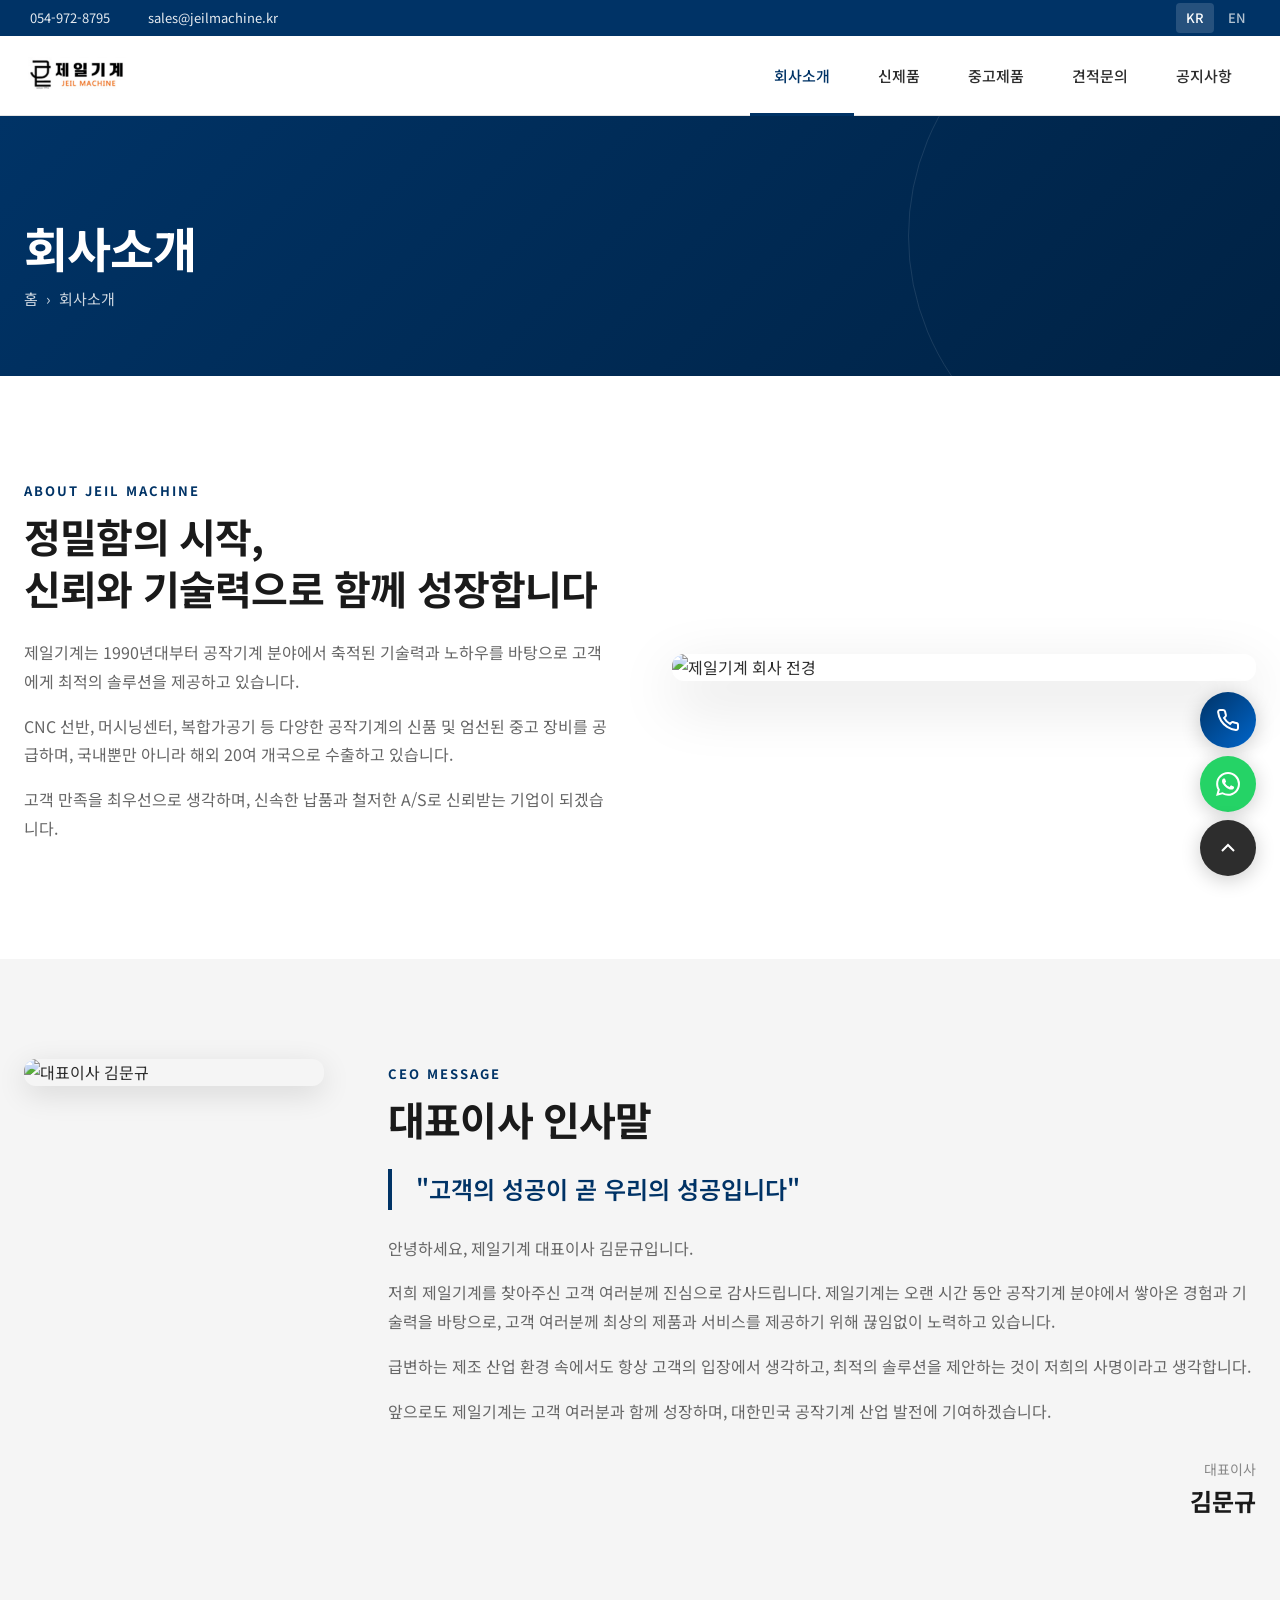
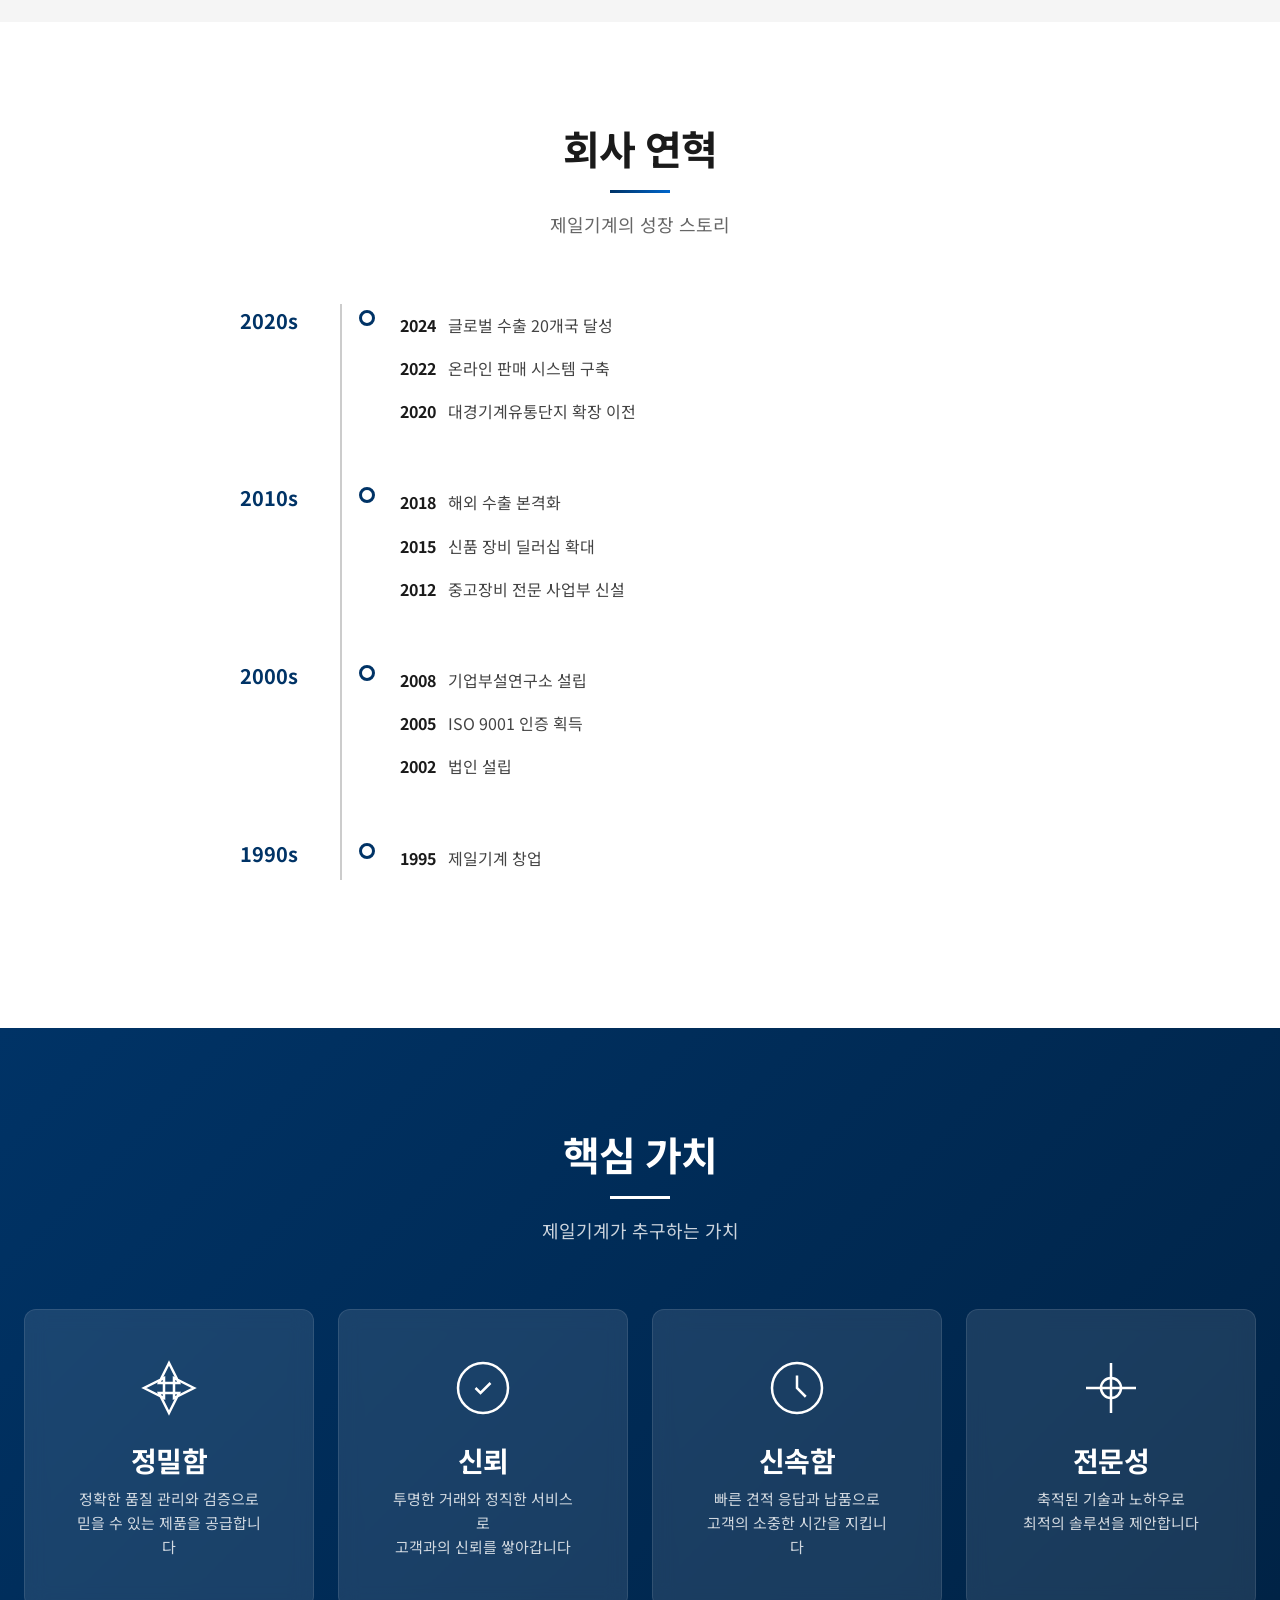
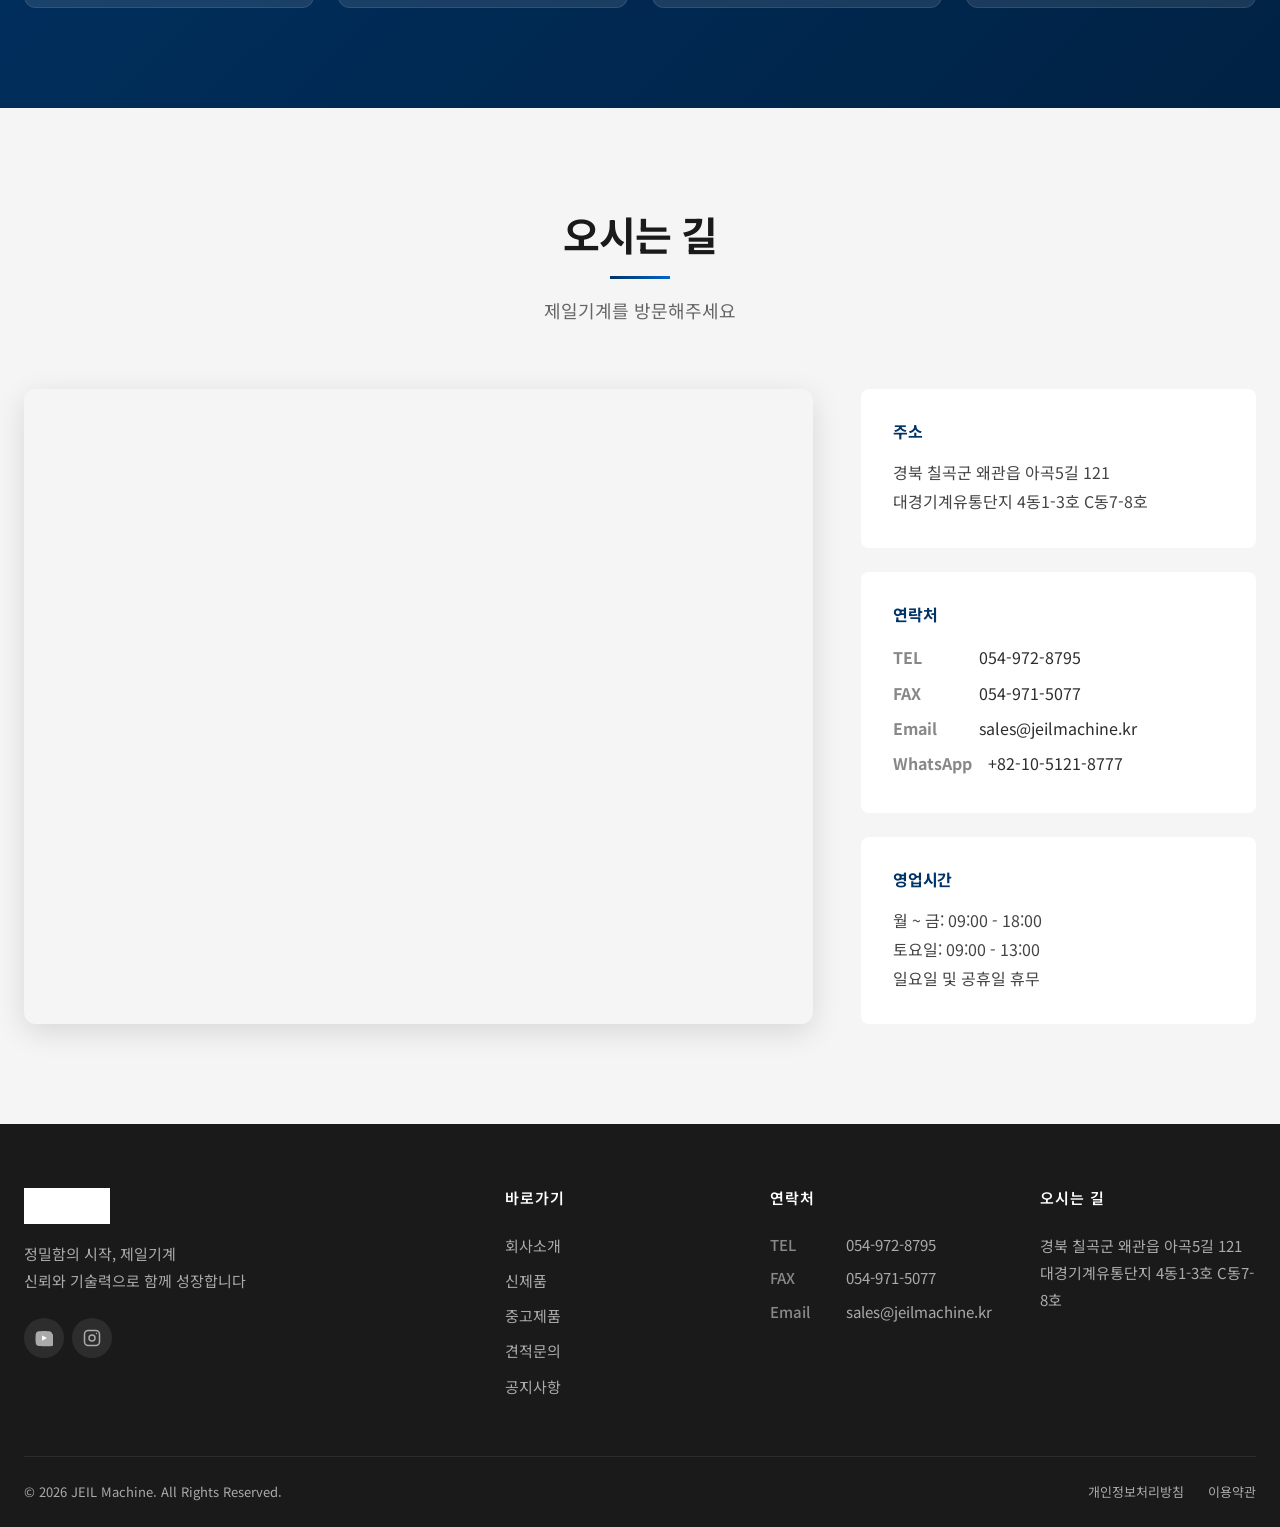
==== commit ab276e8b: "feat: DN Solutions 스타일 애니메이션 및 실제 이미지 적용 변경사항: - 로고 이미지 적용 (제일기계 실제 로고) - 원본 사이트에서 제품 이미지 12개 추가 (ma" ====
--- a/about.html
+++ b/about.html
@@ -28,8 +28,7 @@
         <nav class="nav-main">
             <div class="container">
                 <a href="index.html" class="logo">
-                    <img src="images/logo.png" alt="제일기계 로고">
-                    <span>JEIL Machine</span>
+                    <img src="images/logo.png" alt="제일기계 JEIL MACHINE">
                 </a>
                 <ul class="nav-menu">
                     <li class="active"><a href="about.html">회사소개</a></li>
@@ -258,8 +257,7 @@
             <div class="footer-grid">
                 <div class="footer-company">
                     <a href="index.html" class="footer-logo">
-                        <img src="images/logo-white.png" alt="제일기계">
-                        <span>JEIL Machine</span>
+                        <img src="images/logo.png" alt="제일기계 JEIL MACHINE">
                     </a>
                     <p>정밀함의 시작, 제일기계<br>신뢰와 기술력으로 함께 성장합니다</p>
                     <div class="footer-social">
--- a/css/style.css
+++ b/css/style.css
@@ -2419,3 +2419,457 @@
         height: 48px;
     }
 }
+
+/* ========================================
+   Animations & Effects
+   ======================================== */
+
+/* Scroll Reveal Animations */
+[data-aos] {
+    opacity: 0;
+    transition: opacity 0.6s ease, transform 0.6s ease;
+}
+
+[data-aos="fade-up"] {
+    transform: translateY(40px);
+}
+
+[data-aos="fade-down"] {
+    transform: translateY(-40px);
+}
+
+[data-aos="fade-left"] {
+    transform: translateX(40px);
+}
+
+[data-aos="fade-right"] {
+    transform: translateX(-40px);
+}
+
+[data-aos="zoom-in"] {
+    transform: scale(0.9);
+}
+
+[data-aos="zoom-out"] {
+    transform: scale(1.1);
+}
+
+[data-aos].aos-animate {
+    opacity: 1;
+    transform: translate(0) scale(1);
+}
+
+/* Stagger Animation Delays */
+[data-aos-delay="100"] { transition-delay: 0.1s; }
+[data-aos-delay="200"] { transition-delay: 0.2s; }
+[data-aos-delay="300"] { transition-delay: 0.3s; }
+[data-aos-delay="400"] { transition-delay: 0.4s; }
+[data-aos-delay="500"] { transition-delay: 0.5s; }
+
+/* Hero Text Animation */
+.hero-content h1,
+.hero-content p,
+.hero-content .hero-buttons {
+    opacity: 0;
+    transform: translateY(30px);
+    animation: heroFadeIn 0.8s ease forwards;
+}
+
+.hero-content h1 {
+    animation-delay: 0.2s;
+}
+
+.hero-content p {
+    animation-delay: 0.4s;
+}
+
+.hero-content .hero-buttons {
+    animation-delay: 0.6s;
+}
+
+.hero-content .section-label {
+    opacity: 0;
+    animation: heroFadeIn 0.8s ease forwards;
+    animation-delay: 0s;
+}
+
+@keyframes heroFadeIn {
+    to {
+        opacity: 1;
+        transform: translateY(0);
+    }
+}
+
+/* Counter Animation */
+.stat-item strong,
+.about-features strong {
+    display: inline-block;
+}
+
+.counter-animated {
+    animation: countPulse 0.3s ease;
+}
+
+@keyframes countPulse {
+    0%, 100% { transform: scale(1); }
+    50% { transform: scale(1.05); }
+}
+
+/* Hover Effects Enhanced */
+.category-card {
+    position: relative;
+    overflow: hidden;
+}
+
+.category-card::after {
+    content: '';
+    position: absolute;
+    top: 0;
+    left: 0;
+    width: 100%;
+    height: 100%;
+    background: linear-gradient(135deg, rgba(0,51,102,0.05) 0%, transparent 100%);
+    opacity: 0;
+    transition: opacity var(--transition-base);
+}
+
+.category-card:hover::after {
+    opacity: 1;
+}
+
+/* Product Card Hover */
+.product-card::before {
+    content: '';
+    position: absolute;
+    top: 0;
+    left: 0;
+    width: 100%;
+    height: 100%;
+    background: linear-gradient(180deg, transparent 60%, rgba(0,51,102,0.03) 100%);
+    opacity: 0;
+    transition: opacity var(--transition-base);
+    z-index: 0;
+    pointer-events: none;
+}
+
+.product-card:hover::before {
+    opacity: 1;
+}
+
+/* Service Card Hover Glow */
+.service-card {
+    position: relative;
+}
+
+.service-card::before {
+    content: '';
+    position: absolute;
+    top: -2px;
+    left: -2px;
+    right: -2px;
+    bottom: -2px;
+    background: linear-gradient(135deg, var(--color-primary), var(--color-primary-light));
+    border-radius: var(--radius-lg);
+    opacity: 0;
+    z-index: -1;
+    transition: opacity var(--transition-base);
+}
+
+.service-card:hover::before {
+    opacity: 0.1;
+}
+
+/* Button Ripple Effect */
+.btn {
+    position: relative;
+    overflow: hidden;
+}
+
+.btn::after {
+    content: '';
+    position: absolute;
+    top: 50%;
+    left: 50%;
+    width: 0;
+    height: 0;
+    background: rgba(255,255,255,0.3);
+    border-radius: 50%;
+    transform: translate(-50%, -50%);
+    transition: width 0.6s ease, height 0.6s ease;
+}
+
+.btn:active::after {
+    width: 300px;
+    height: 300px;
+}
+
+/* Image Shine Effect */
+.product-image::before {
+    content: '';
+    position: absolute;
+    top: 0;
+    left: -100%;
+    width: 50%;
+    height: 100%;
+    background: linear-gradient(
+        90deg,
+        transparent,
+        rgba(255,255,255,0.2),
+        transparent
+    );
+    z-index: 2;
+    transition: left 0.5s ease;
+}
+
+.product-card:hover .product-image::before {
+    left: 100%;
+}
+
+/* Floating Animation */
+@keyframes float {
+    0%, 100% { transform: translateY(0); }
+    50% { transform: translateY(-10px); }
+}
+
+.floating-btn {
+    animation: float 3s ease-in-out infinite;
+}
+
+.floating-btn:nth-child(2) {
+    animation-delay: 0.5s;
+}
+
+.floating-btn:nth-child(3) {
+    animation-delay: 1s;
+}
+
+/* Loading Skeleton */
+.skeleton {
+    background: linear-gradient(90deg, var(--color-gray-200) 25%, var(--color-gray-100) 50%, var(--color-gray-200) 75%);
+    background-size: 200% 100%;
+    animation: skeleton 1.5s infinite;
+}
+
+@keyframes skeleton {
+    0% { background-position: 200% 0; }
+    100% { background-position: -200% 0; }
+}
+
+/* Gradient Text */
+.gradient-text {
+    background: linear-gradient(135deg, var(--color-primary), var(--color-primary-light));
+    -webkit-background-clip: text;
+    -webkit-text-fill-color: transparent;
+    background-clip: text;
+}
+
+/* Parallax Background */
+.parallax-bg {
+    background-attachment: fixed;
+    background-position: center;
+    background-repeat: no-repeat;
+    background-size: cover;
+}
+
+/* Underline Animation */
+.animated-underline {
+    position: relative;
+    display: inline-block;
+}
+
+.animated-underline::after {
+    content: '';
+    position: absolute;
+    bottom: -2px;
+    left: 0;
+    width: 0;
+    height: 2px;
+    background: var(--color-primary);
+    transition: width var(--transition-base);
+}
+
+.animated-underline:hover::after {
+    width: 100%;
+}
+
+/* Scale on Scroll */
+.scale-on-scroll {
+    transition: transform 0.3s ease;
+}
+
+.scale-on-scroll.scaled {
+    transform: scale(1.02);
+}
+
+/* Blur Background */
+.blur-bg {
+    backdrop-filter: blur(10px);
+    -webkit-backdrop-filter: blur(10px);
+}
+
+/* Glow Effect */
+.glow {
+    box-shadow: 0 0 20px rgba(0, 102, 204, 0.3);
+}
+
+/* Rotate on Hover */
+.rotate-on-hover {
+    transition: transform var(--transition-base);
+}
+
+.rotate-on-hover:hover {
+    transform: rotate(5deg);
+}
+
+/* Pulse Animation */
+@keyframes pulse {
+    0%, 100% { transform: scale(1); opacity: 1; }
+    50% { transform: scale(1.05); opacity: 0.8; }
+}
+
+.pulse {
+    animation: pulse 2s infinite;
+}
+
+/* Slide In Animation */
+@keyframes slideInLeft {
+    from {
+        transform: translateX(-100%);
+        opacity: 0;
+    }
+    to {
+        transform: translateX(0);
+        opacity: 1;
+    }
+}
+
+@keyframes slideInRight {
+    from {
+        transform: translateX(100%);
+        opacity: 0;
+    }
+    to {
+        transform: translateX(0);
+        opacity: 1;
+    }
+}
+
+@keyframes slideInUp {
+    from {
+        transform: translateY(100%);
+        opacity: 0;
+    }
+    to {
+        transform: translateY(0);
+        opacity: 1;
+    }
+}
+
+/* Navbar Scroll Effect */
+.header.scrolled {
+    background-color: rgba(255, 255, 255, 0.98);
+    box-shadow: 0 4px 30px rgba(0, 0, 0, 0.1);
+}
+
+.header.scrolled .nav-main {
+    height: 70px;
+}
+
+.header.scrolled .logo img {
+    height: 36px;
+}
+
+/* Progress Bar Animation */
+.progress-bar {
+    height: 4px;
+    background: linear-gradient(90deg, var(--color-primary), var(--color-primary-light));
+    width: 0;
+    transition: width 0.3s ease;
+}
+
+/* Typing Effect Container */
+.typing-effect {
+    border-right: 2px solid var(--color-primary);
+    animation: blink 0.7s step-end infinite;
+}
+
+@keyframes blink {
+    50% { border-color: transparent; }
+}
+
+/* CTA Section Enhanced */
+.cta-section {
+    position: relative;
+}
+
+.cta-section::after {
+    content: '';
+    position: absolute;
+    top: 0;
+    left: 0;
+    width: 100%;
+    height: 100%;
+    background: url("data:image/svg+xml,%3Csvg width='60' height='60' viewBox='0 0 60 60' xmlns='http://www.w3.org/2000/svg'%3E%3Cg fill='none' fill-rule='evenodd'%3E%3Cg fill='%23ffffff' fill-opacity='0.03'%3E%3Cpath d='M36 34v-4h-2v4h-4v2h4v4h2v-4h4v-2h-4zm0-30V0h-2v4h-4v2h4v4h2V6h4V4h-4zM6 34v-4H4v4H0v2h4v4h2v-4h4v-2H6zM6 4V0H4v4H0v2h4v4h2V6h4V4H6z'/%3E%3C/g%3E%3C/g%3E%3C/svg%3E");
+    pointer-events: none;
+}
+
+/* Partner Logo Enhanced Hover */
+.partner-logo {
+    position: relative;
+    overflow: hidden;
+}
+
+.partner-logo::before {
+    content: '';
+    position: absolute;
+    top: -50%;
+    left: -50%;
+    width: 200%;
+    height: 200%;
+    background: radial-gradient(circle, rgba(0,51,102,0.1) 0%, transparent 70%);
+    opacity: 0;
+    transition: opacity var(--transition-base);
+}
+
+.partner-logo:hover::before {
+    opacity: 1;
+}
+
+/* Section Divider */
+.section-divider {
+    height: 1px;
+    background: linear-gradient(90deg, transparent, var(--color-gray-300), transparent);
+    margin: var(--spacing-2xl) 0;
+}
+
+/* Smooth Scroll Indicator */
+.scroll-indicator {
+    position: absolute;
+    bottom: 120px;
+    left: 50%;
+    transform: translateX(-50%);
+    display: flex;
+    flex-direction: column;
+    align-items: center;
+    color: var(--color-white);
+    opacity: 0.7;
+    animation: bounce 2s infinite;
+}
+
+@keyframes bounce {
+    0%, 20%, 50%, 80%, 100% { transform: translateX(-50%) translateY(0); }
+    40% { transform: translateX(-50%) translateY(-10px); }
+    60% { transform: translateX(-50%) translateY(-5px); }
+}
+
+.scroll-indicator span {
+    font-size: 0.75rem;
+    text-transform: uppercase;
+    letter-spacing: 2px;
+    margin-bottom: 8px;
+}
+
+.scroll-indicator svg {
+    width: 24px;
+    height: 24px;
+}
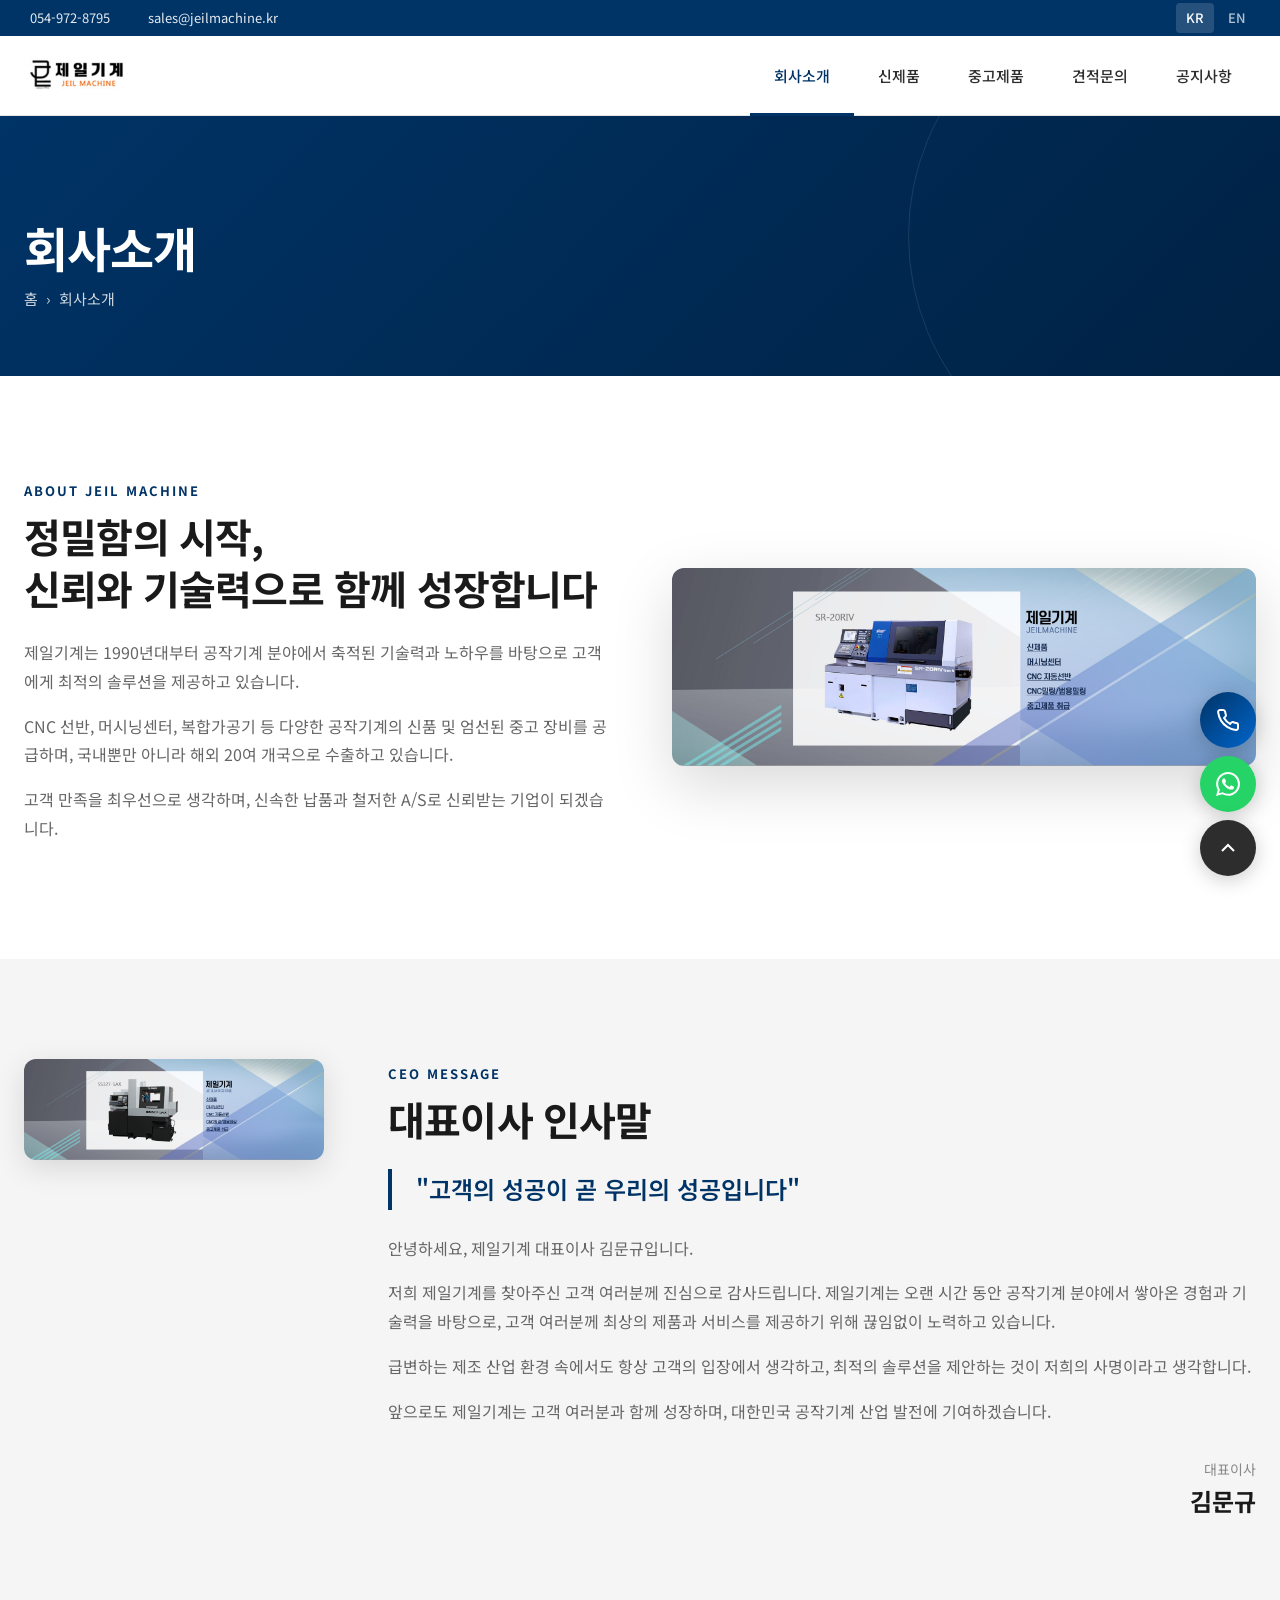
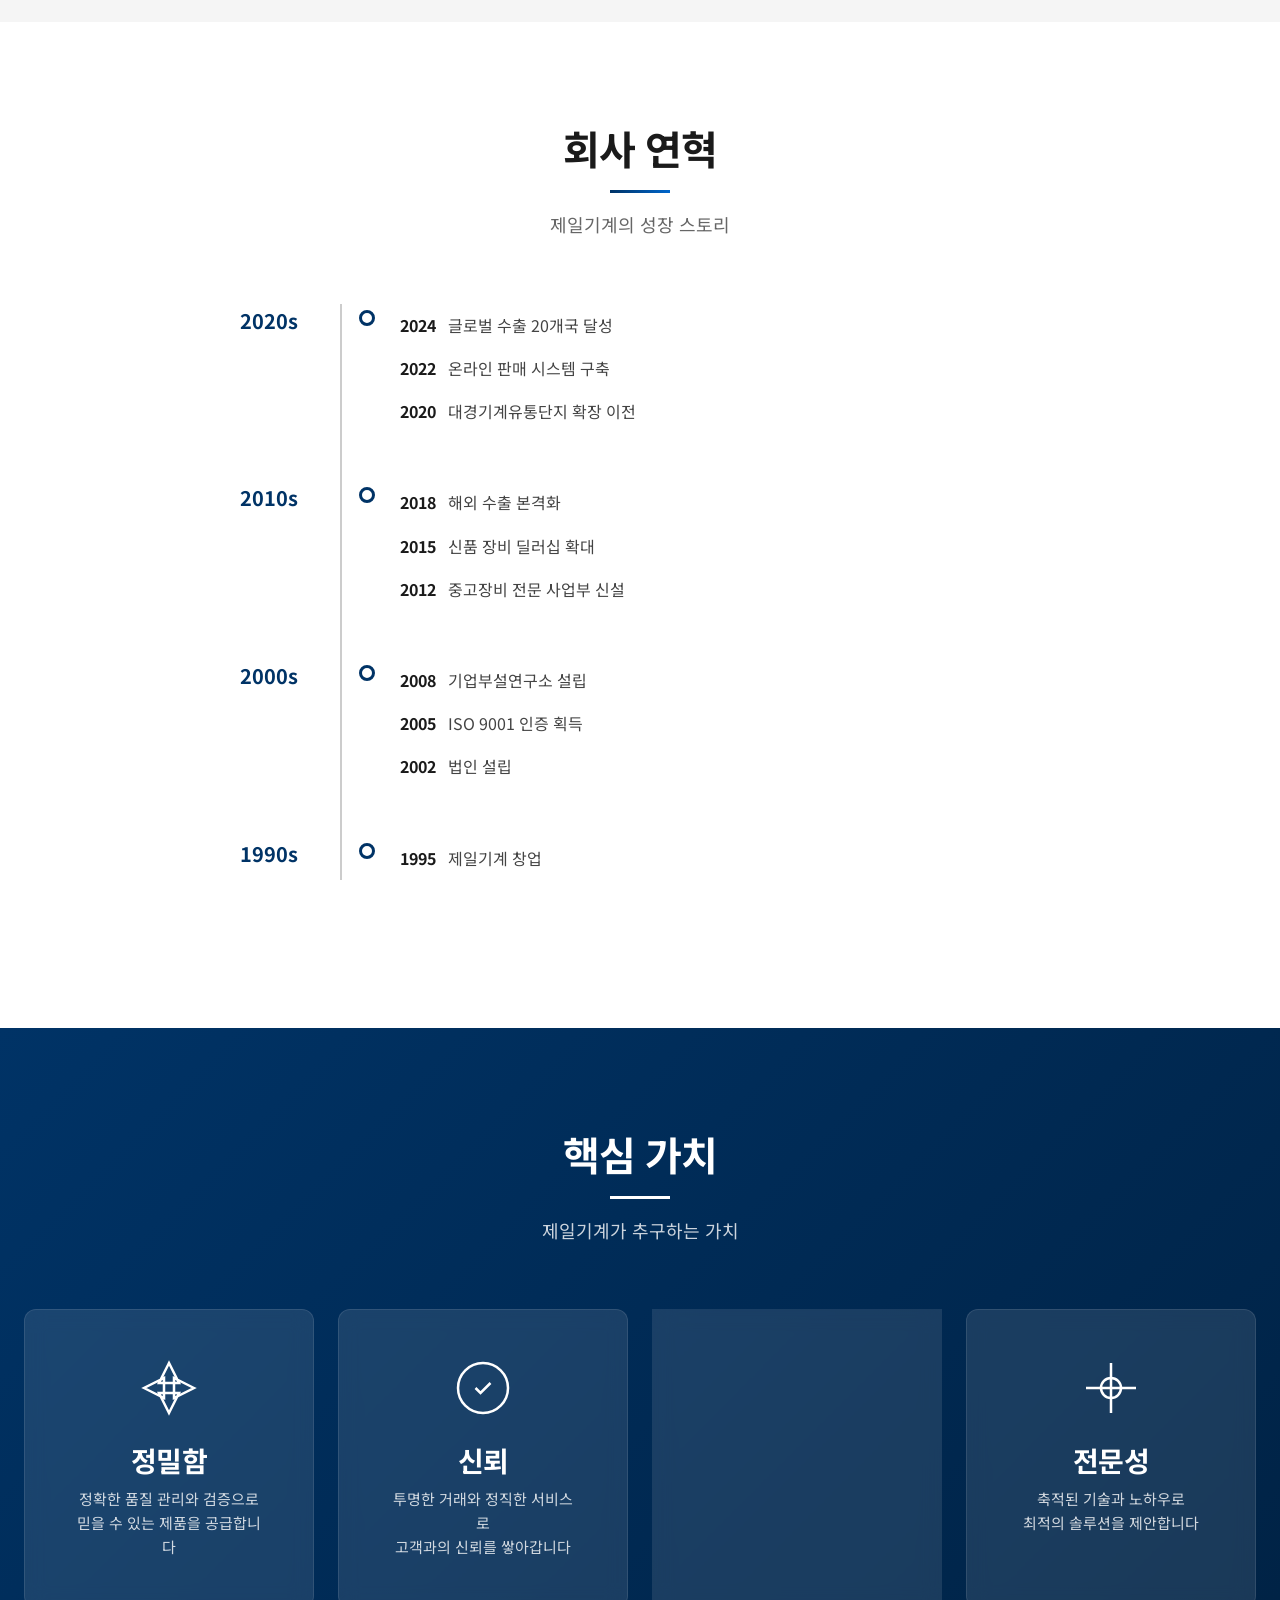
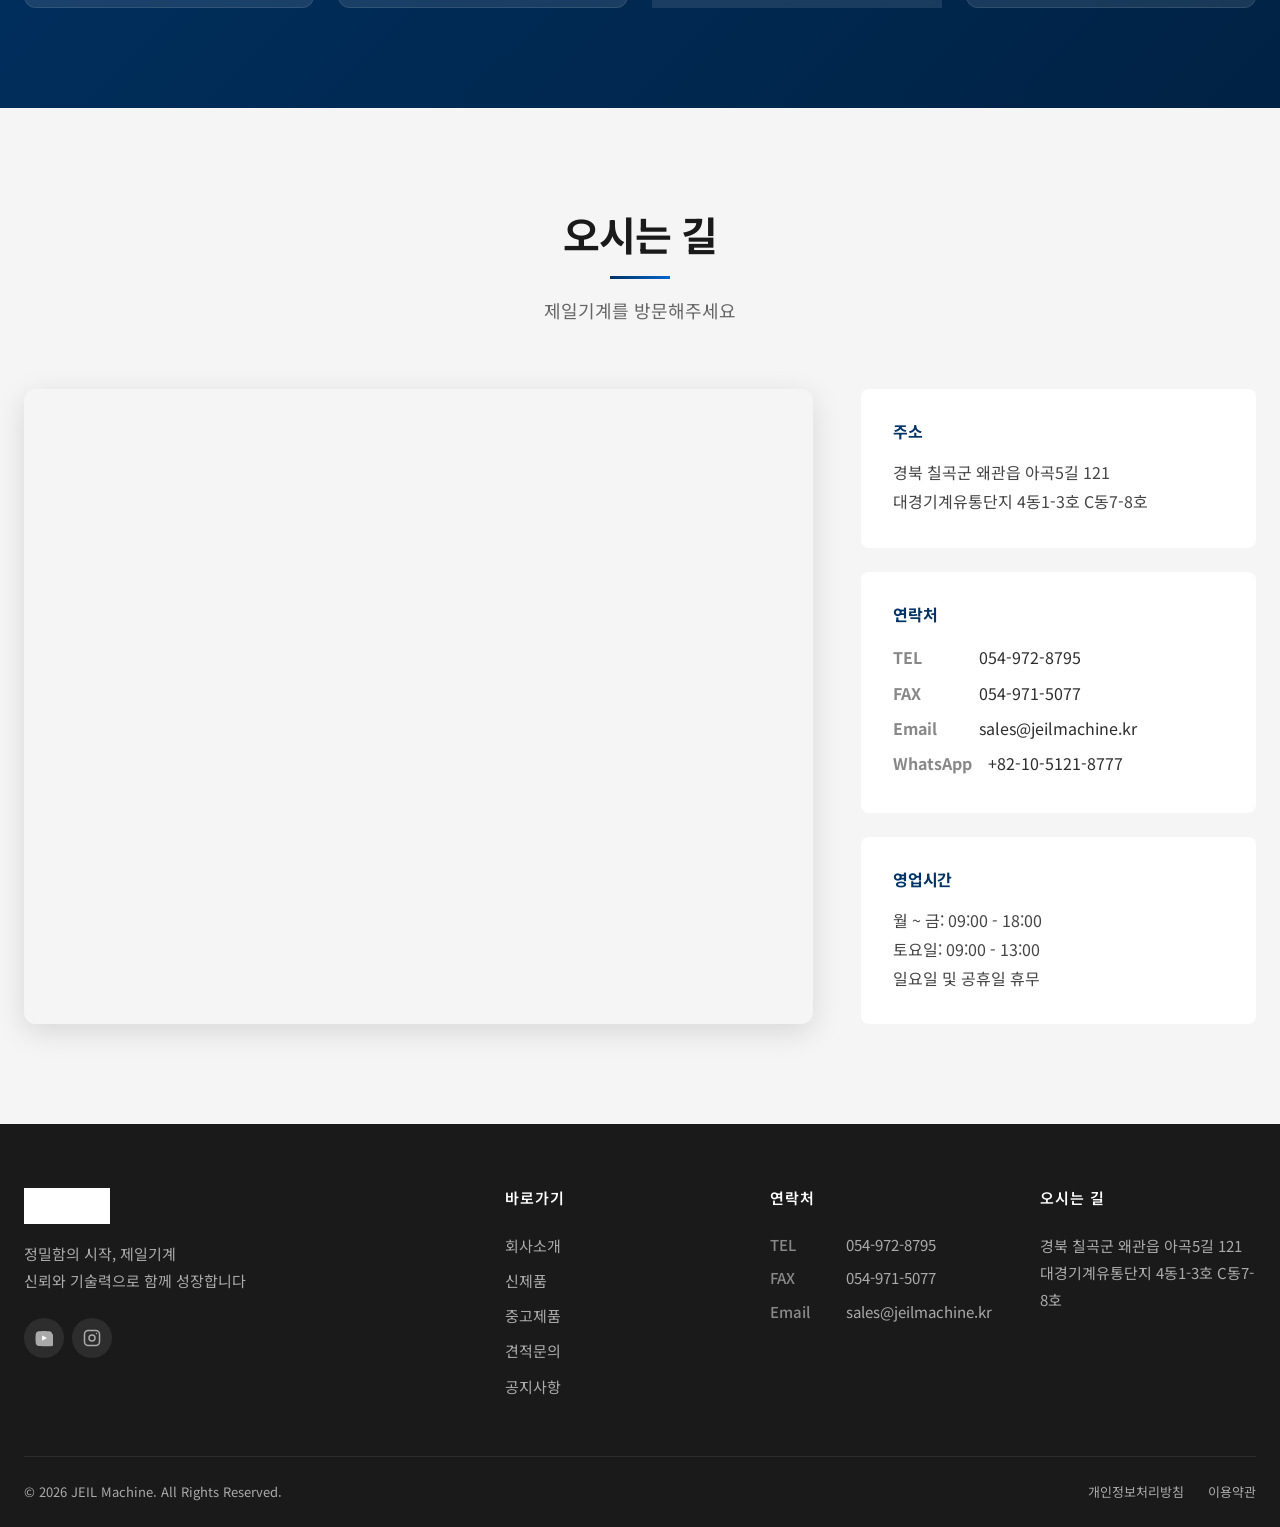
==== commit 0ee75083: "feat: 모든 페이지에 실제 제품 이미지 적용 - 신제품 페이지: pro_01_1~4, pro_02, pro_03, pro_04_2 이미지 적용 - 중고제품 페이지: main_n" ====
--- a/about.html
+++ b/about.html
@@ -85,7 +85,7 @@
                     <p>고객 만족을 최우선으로 생각하며, 신속한 납품과 철저한 A/S로 신뢰받는 기업이 되겠습니다.</p>
                 </div>
                 <div class="about-intro-image">
-                    <img src="images/about-main.jpg" alt="제일기계 회사 전경">
+                    <img src="images/main4.jpg" alt="제일기계 회사 전경">
                 </div>
             </div>
         </div>
@@ -96,7 +96,7 @@
         <div class="container">
             <div class="ceo-grid">
                 <div class="ceo-image">
-                    <img src="images/ceo.jpg" alt="대표이사 김문규">
+                    <img src="images/main3.jpg" alt="대표이사 김문규">
                 </div>
                 <div class="ceo-content">
                     <span class="section-label">CEO Message</span>
